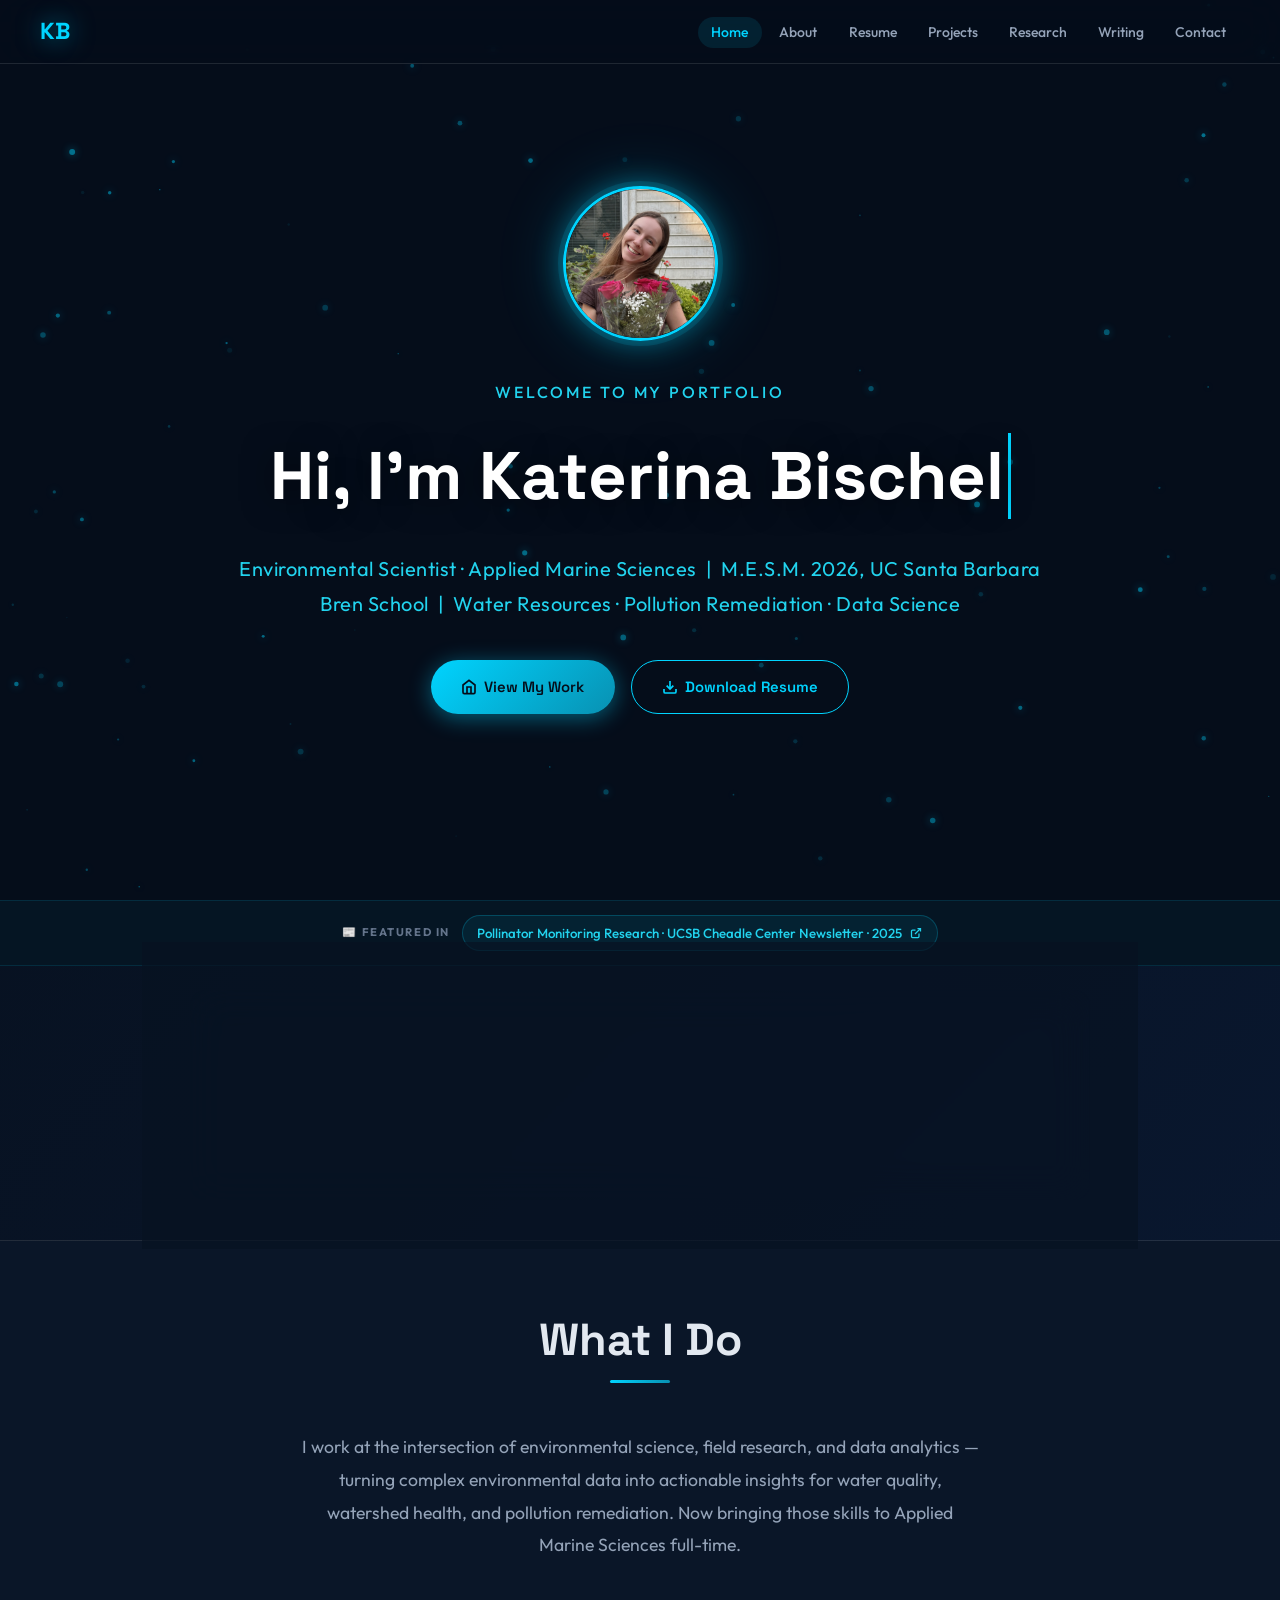
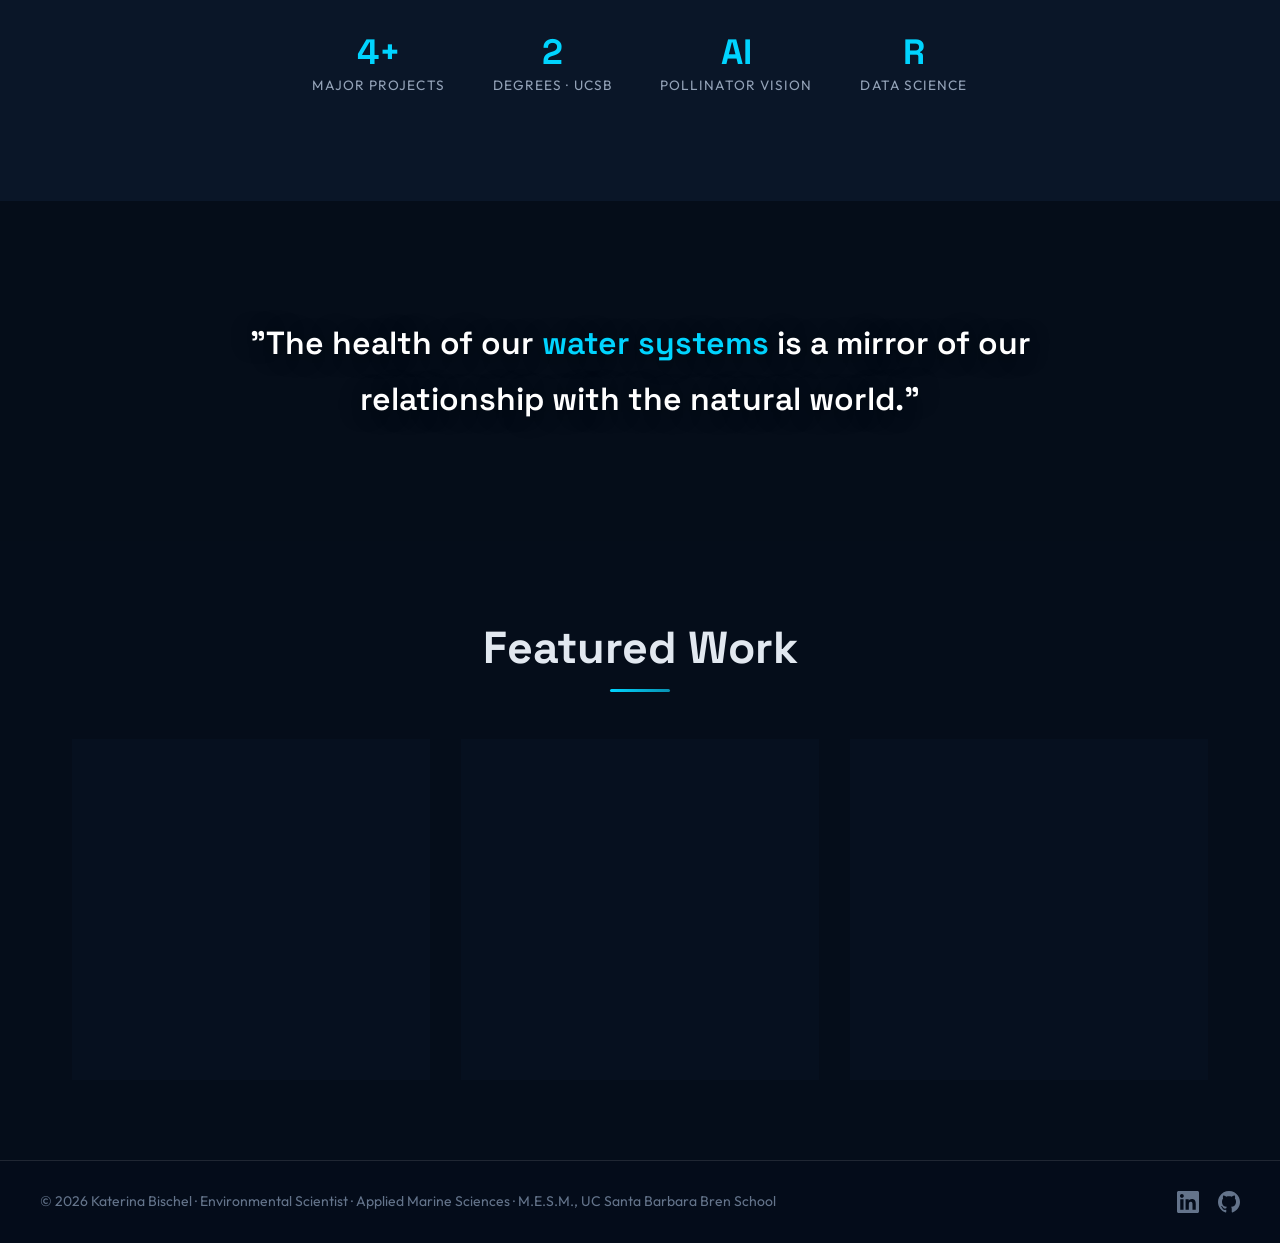
==== index.html @ 788f4599 "Update index.html" ====
<!DOCTYPE html>
<html lang="en">
<head>
  <meta charset="UTF-8" />
  <meta name="viewport" content="width=device-width, initial-scale=1.0" />
  <title>Katerina Bischel | Environmental Scientist</title>
  <meta name="description" content="Portfolio of Katerina Bischel — Environmental Scientist at Applied Marine Sciences. M.E.S.M. 2026, UC Santa Barbara Bren School. Water Resources · Pollution Remediation · Data Science." />
  <meta property="og:title"       content="Katerina Bischel | Environmental Scientist" />
  <meta property="og:description" content="Environmental Scientist · Applied Marine Sciences | M.E.S.M. 2026, UC Santa Barbara Bren School | Water Resources · Pollution Remediation · Data Science" />
  <meta property="og:image"       content="panorama_4.jpeg" />
  <meta property="og:type"        content="website" />
  <link rel="stylesheet" href="styles.css" />
  <style>
    .hero-greeting {
      font-size: clamp(0.85rem, 2vw, 1rem);
      color: var(--accent-teal-light);
      letter-spacing: 0.18em;
      text-transform: uppercase;
      margin-bottom: 0.75rem;
      font-weight: 500;
    }
    .quick-intro {
      padding: 4.5rem 2rem;
      background: var(--bg-secondary);
    }
    .quick-intro-inner {
      max-width: 1100px;
      margin: 0 auto;
      text-align: center;
    }
    .quick-intro p {
      font-size: 1.1rem;
      color: var(--text-secondary);
      max-width: 680px;
      margin: 0 auto 2.5rem;
      line-height: 1.85;
    }
  </style>
</head>
<body>

<!-- NAV -->
<nav class="navbar">
  <div class="nav-container">
    <a href="index.html" class="nav-logo">KB</a>
    <button class="hamburger" id="hamburger" aria-label="Toggle navigation">
      <span></span><span></span><span></span>
    </button>
    <ul class="nav-links" id="nav-links">
      <li><a href="index.html">Home</a></li>
      <li><a href="about.html">About</a></li>
      <li><a href="resume.html">Resume</a></li>
      <li><a href="projects.html">Projects</a></li>
      <li><a href="research.html">Research</a></li>
      <li><a href="writing.html">Writing</a></li>
      <li><a href="contact.html">Contact</a></li>
    </ul>
  </div>
</nav>

<!-- HERO -->
<section class="hero">
  <div class="hero-bg" style="background-image: url('panorama_4.jpeg');"></div>
  <div class="hero-overlay"></div>
  <canvas id="particle-canvas"></canvas>

  <div class="hero-content">
    <div class="profile-photo-wrap">
      <img src="profile_photo.PNG" alt="Katerina Bischel" class="profile-photo" />
    </div>

    <!-- Employment Badge -->

    <p class="hero-greeting">Welcome to my portfolio</p>

    <div class="typewriter-wrap">
      <span id="typewriter" class="typewriter-text" data-text="Hi, I'm Katerina Bischel">Hi, I'm Katerina Bischel</span>
    </div>

    <p class="hero-subtitle">
      Environmental Scientist · Applied Marine Sciences&nbsp;&nbsp;|&nbsp;&nbsp;M.E.S.M. 2026, UC Santa Barbara Bren School&nbsp;&nbsp;|&nbsp;&nbsp;Water Resources · Pollution Remediation · Data Science
    </p>

    <div class="btn-group">
      <a href="projects.html" class="btn btn-primary">
        <svg width="16" height="16" viewBox="0 0 24 24" fill="none" stroke="currentColor" stroke-width="2.5"><path d="M3 9l9-7 9 7v11a2 2 0 0 1-2 2H5a2 2 0 0 1-2-2z"/><polyline points="9 22 9 12 15 12 15 22"/></svg>
        View My Work
      </a>
      <a href="Bischel_resume_AMS_format_2pp.docx" download class="btn btn-ghost">
        <svg width="16" height="16" viewBox="0 0 24 24" fill="none" stroke="currentColor" stroke-width="2.5"><path d="M21 15v4a2 2 0 0 1-2 2H5a2 2 0 0 1-2-2v-4"/><polyline points="7 10 12 15 17 10"/><line x1="12" y1="15" x2="12" y2="3"/></svg>
        Download Resume
      </a>
    </div>
  </div>
</section>

<!-- PRESS STRIP -->
<div class="press-strip">
  <div class="press-inner">
    <span class="press-label">📰 Featured In</span>
    <a href="https://us15.campaign-archive.com/?e=__test_email__&u=05cf4db23a15975cb832e2846&id=3d0ad0cae9"
       target="_blank" rel="noopener noreferrer" class="press-item">
      Pollinator Monitoring Research · UCSB Cheadle Center Newsletter · 2025
      <svg width="12" height="12" viewBox="0 0 24 24" fill="none" stroke="currentColor" stroke-width="2.5"><path d="M18 13v6a2 2 0 0 1-2 2H5a2 2 0 0 1-2-2V8a2 2 0 0 1 2-2h6"/><polyline points="15 3 21 3 21 9"/><line x1="10" y1="14" x2="21" y2="3"/></svg>
    </a>
  </div>
</div>

<!-- CURRENTLY WORKING ON -->
<div class="current-work-wrap">
  <div class="current-work-inner">
    <div class="current-work-card reveal">
      <div class="cw-label">
        📄&nbsp; Currently: Research in Preparation
      </div>
      <h3 class="cw-title">Heavy Metal Contamination in the Pilcomayo River Basin</h3>
      <p class="cw-desc">
        Co-authoring a manuscript on heavy metal contamination in the Pilcomayo River Basin —
        spatiotemporal dynamics, sediment-water partitioning, and geochemically targeted
        remediation strategies, with Dr. Arturo Keller, UCSB.
      </p>
      <a href="research.html" class="cw-link">
        View Research
        <svg viewBox="0 0 24 24" fill="none" stroke="currentColor" stroke-width="2.5"><path d="M5 12h14"/><path d="m12 5 7 7-7 7"/></svg>
      </a>
    </div>
  </div>
</div>

<!-- QUICK INTRO -->
<section class="quick-intro">
  <div class="quick-intro-inner">
    <h2 class="section-title reveal">What I Do</h2>
    <p class="reveal reveal-d1">
      I work at the intersection of environmental science, field research, and data analytics —
      turning complex environmental data into actionable insights for water quality,
      watershed health, and pollution remediation. Now bringing those skills to
      Applied Marine Sciences full-time.
    </p>

    <div class="stats-row">
      <div class="stat-item reveal reveal-d1">
        <div class="stat-num">4+</div>
        <div class="stat-label">Major Projects</div>
      </div>
      <div class="stat-item reveal reveal-d2">
        <div class="stat-num">2</div>
        <div class="stat-label">Degrees · UCSB</div>
      </div>
      <div class="stat-item reveal reveal-d3">
        <div class="stat-num">AI</div>
        <div class="stat-label">Pollinator Vision</div>
      </div>
      <div class="stat-item reveal reveal-d4">
        <div class="stat-num">R</div>
        <div class="stat-label">Data Science</div>
      </div>
    </div>
  </div>
</section>

<!-- PANORAMA DIVIDER 9 -->
<div class="pano-divider" style="background-image: url('panorama_9.jpeg');">
  <div class="pano-divider-content reveal">
    <p class="pano-divider-quote">"The health of our <span>water systems</span> is a mirror of our relationship with the natural world."</p>
  </div>
</div>

<!-- FEATURED WORK PREVIEW -->
<section class="section">
  <h2 class="section-title reveal">Featured Work</h2>
  <div class="card-grid">

    <a href="projects.html" class="glass-card card-flex reveal reveal-d1" style="text-decoration:none;">
      <span class="card-icon">🌊</span>
      <h3 class="card-title">Projects</h3>
      <p class="card-desc">River remediation capstone, interactive R Shiny dashboards, watershed management plans, and machine learning for conservation.</p>
      <span class="card-link">Explore Projects <svg viewBox="0 0 24 24" fill="none" stroke="currentColor" stroke-width="2.5"><path d="M5 12h14"/><path d="m12 5 7 7-7 7"/></svg></span>
    </a>

    <a href="research.html" class="glass-card card-flex reveal reveal-d2" style="text-decoration:none;">
      <span class="card-icon">🔬</span>
      <h3 class="card-title">Research</h3>
      <p class="card-desc">Pilcomayo River heavy metals manuscript (in prep), YOLOv8 pollinator AI, and graduate & undergraduate theses in environmental science.</p>
      <span class="card-link">View Research <svg viewBox="0 0 24 24" fill="none" stroke="currentColor" stroke-width="2.5"><path d="M5 12h14"/><path d="m12 5 7 7-7 7"/></svg></span>
    </a>

    <a href="writing.html" class="glass-card card-flex reveal reveal-d3" style="text-decoration:none;">
      <span class="card-icon">✍️</span>
      <h3 class="card-title">Writing</h3>
      <p class="card-desc">Technical scientific writing samples demonstrating rigorous environmental communication across hydrology, remediation, and marine science.</p>
      <span class="card-link">Read Samples <svg viewBox="0 0 24 24" fill="none" stroke="currentColor" stroke-width="2.5"><path d="M5 12h14"/><path d="m12 5 7 7-7 7"/></svg></span>
    </a>

  </div>
</section>

<!-- FOOTER -->
<footer>
  <div class="footer-inner">
    <p class="footer-copy">© 2026 Katerina Bischel · Environmental Scientist · Applied Marine Sciences · M.E.S.M., UC Santa Barbara Bren School</p>
    <div class="footer-links">
      <a href="https://www.linkedin.com/in/katerina-bischel/" target="_blank" rel="noopener noreferrer" aria-label="LinkedIn">
        <svg width="22" height="22" viewBox="0 0 24 24" fill="currentColor"><path d="M20.447 20.452h-3.554v-5.569c0-1.328-.027-3.037-1.852-3.037-1.853 0-2.136 1.445-2.136 2.939v5.667H9.351V9h3.414v1.561h.046c.477-.9 1.637-1.85 3.37-1.85 3.601 0 4.267 2.37 4.267 5.455v6.286zM5.337 7.433c-1.144 0-2.063-.926-2.063-2.065 0-1.138.92-2.063 2.063-2.063 1.14 0 2.064.925 2.064 2.063 0 1.139-.925 2.065-2.064 2.065zm1.782 13.019H3.555V9h3.564v11.452zM22.225 0H1.771C.792 0 0 .774 0 1.729v20.542C0 23.227.792 24 1.771 24h20.451C23.2 24 24 23.227 24 22.271V1.729C24 .774 23.2 0 22.222 0h.003z"/></svg>
      </a>
      <a href="https://github.com/katerinabischel" target="_blank" rel="noopener noreferrer" aria-label="GitHub">
        <svg width="22" height="22" viewBox="0 0 24 24" fill="currentColor"><path d="M12 0c-6.626 0-12 5.373-12 12 0 5.302 3.438 9.8 8.207 11.387.599.111.793-.261.793-.577v-2.234c-3.338.726-4.033-1.416-4.033-1.416-.546-1.387-1.333-1.756-1.333-1.756-1.089-.745.083-.729.083-.729 1.205.084 1.839 1.237 1.839 1.237 1.07 1.834 2.807 1.304 3.492.997.107-.775.418-1.305.762-1.604-2.665-.305-5.467-1.334-5.467-5.931 0-1.311.469-2.381 1.236-3.221-.124-.303-.535-1.524.117-3.176 0 0 1.008-.322 3.301 1.23.957-.266 1.983-.399 3.003-.404 1.02.005 2.047.138 3.006.404 2.291-1.552 3.297-1.23 3.297-1.23.653 1.653.242 2.874.118 3.176.77.84 1.235 1.911 1.235 3.221 0 4.609-2.807 5.624-5.479 5.921.43.372.823 1.102.823 2.222v3.293c0 .319.192.694.801.576 4.765-1.589 8.199-6.086 8.199-11.386 0-6.627-5.373-12-12-12z"/></svg>
      </a>
    </div>
  </div>
</footer>

<button class="back-to-top" id="back-to-top" aria-label="Back to top">
  <svg width="20" height="20" viewBox="0 0 24 24" fill="none" stroke="currentColor" stroke-width="2.5"><path d="M18 15l-6-6-6 6"/></svg>
</button>

<script src="main.js"></script>
</body>
</html>
---- styles.css ----
/* ================================================================
   ROOT & RESET
   ================================================================ */
@import url('https://fonts.googleapis.com/css2?family=Space+Grotesk:wght@400;500;600;700;800&family=Outfit:wght@300;400;500;600&display=swap');

:root {
  --bg-base:            #050d1a;
  --bg-secondary:       #0a1628;
  --bg-tertiary:        #0d1f38;
  --glass-bg:           rgba(8, 18, 34, 0.72);
  --glass-bg-light:     rgba(255,255,255,0.06);
  --glass-border:       rgba(255,255,255,0.11);
  --glass-border-glow:  rgba(0,212,255,0.30);
  --accent-cyan:        #00d4ff;
  --accent-teal:        #0891b2;
  --accent-teal-light:  #22d3ee;
  --accent-green:       #10b981;
  --text-primary:       #e2e8f0;
  --text-secondary:     #94a3b8;
  --text-muted:         #64748b;
  --transition:         all 0.32s cubic-bezier(0.4,0,0.2,1);
  --font-heading:       'Space Grotesk', sans-serif;
  --font-body:          'Outfit', sans-serif;
  --radius:             16px;
  --radius-sm:          8px;
}

*,*::before,*::after { box-sizing: border-box; margin: 0; padding: 0; }

html { scroll-behavior: smooth; }

body {
  font-family: var(--font-body);
  background-color: var(--bg-base);
  color: var(--text-primary);
  line-height: 1.75;
  overflow-x: hidden;
}

img  { max-width: 100%; display: block; }
a    { text-decoration: none; color: inherit; }
ul   { list-style: none; }

/* ================================================================
   TYPOGRAPHY
   ================================================================ */
h1,h2,h3,h4 { font-family: var(--font-heading); font-weight: 700; line-height: 1.2; }
h1 { font-size: clamp(2.2rem, 5vw, 4rem); }
h2 { font-size: clamp(1.8rem, 3.5vw, 2.8rem); }
h3 { font-size: clamp(1.1rem, 2.5vw, 1.5rem); }

.section-title {
  text-align: center;
  margin-bottom: 3rem;
  color: var(--text-primary);
}

.section-title::after {
  content: '';
  display: block;
  width: 60px;
  height: 3px;
  background: linear-gradient(90deg, var(--accent-cyan), var(--accent-teal));
  margin: 0.85rem auto 0;
  border-radius: 2px;
}

/* ================================================================
   NAVBAR
   ================================================================ */
.navbar {
  position: fixed;
  top: 0; left: 0; right: 0;
  z-index: 1000;
  padding: 0.7rem 2rem;
  background: rgba(5, 13, 26, 0.78);
  backdrop-filter: blur(22px);
  -webkit-backdrop-filter: blur(22px);
  border-bottom: 1px solid var(--glass-border);
  transition: var(--transition);
}

.nav-container {
  max-width: 1200px;
  margin: 0 auto;
  display: flex;
  align-items: center;
  justify-content: space-between;
}

.nav-logo {
  font-family: var(--font-heading);
  font-size: 1.45rem;
  font-weight: 800;
  color: var(--accent-cyan);
  letter-spacing: -0.02em;
  text-shadow: 0 0 24px rgba(0,212,255,0.55);
}

.nav-links {
  display: flex;
  gap: 0.25rem;
}

.nav-links a {
  padding: 0.38rem 0.85rem;
  border-radius: 50px;
  font-size: 0.875rem;
  font-weight: 500;
  color: var(--text-secondary);
  transition: var(--transition);
}

.nav-links a:hover,
.nav-links a.active {
  color: var(--accent-cyan);
  background: rgba(0,212,255,0.1);
}

/* Hamburger */
.hamburger {
  display: none;
  flex-direction: column;
  gap: 5px;
  background: none;
  border: none;
  cursor: pointer;
  padding: 4px;
  z-index: 1100;
}

.hamburger span {
  display: block;
  width: 24px;
  height: 2px;
  background: var(--text-primary);
  border-radius: 2px;
  transition: var(--transition);
}

.hamburger.open span:nth-child(1) { transform: translateY(7px) rotate(45deg); }
.hamburger.open span:nth-child(2) { opacity: 0; }
.hamburger.open span:nth-child(3) { transform: translateY(-7px) rotate(-45deg); }

/* ================================================================
   HERO — HOME
   ================================================================ */
.hero {
  position: relative;
  min-height: 100vh;
  display: flex;
  align-items: center;
  justify-content: center;
  overflow: hidden;
}

.hero-bg {
  position: absolute;
  inset: 0;
  background-size: cover;
  background-position: center;
  background-attachment: fixed;
  transform: scale(1.04);
  z-index: 0;
}

.hero-overlay {
  position: absolute;
  inset: 0;
  background: linear-gradient(
    135deg,
    rgba(5,13,26,0.88) 0%,
    rgba(5,13,26,0.60) 50%,
    rgba(5,13,26,0.82) 100%
  );
  z-index: 1;
}

#particle-canvas {
  position: absolute;
  inset: 0;
  z-index: 2;
  pointer-events: none;
}

.hero-content {
  position: relative;
  z-index: 3;
  text-align: center;
  max-width: 880px;
  padding: 2rem 1.5rem;
}

/* PAGE HERO (inner pages) */
.page-hero {
  position: relative;
  min-height: 44vh;
  display: flex;
  align-items: center;
  justify-content: center;
  overflow: hidden;
  padding-top: 80px;
}

.page-hero .hero-content { padding-top: 1.5rem; }

.page-hero-title {
  font-size: clamp(2rem, 5vw, 3.5rem);
  color: #fff;
  margin-bottom: 0.75rem;
  text-shadow: 0 2px 24px rgba(0,0,0,0.6);
}

.page-hero-subtitle {
  color: var(--accent-teal-light);
  font-size: 1.05rem;
  font-weight: 500;
  letter-spacing: 0.02em;
}

/* ================================================================
   PROFILE PHOTO
   ================================================================ */
.profile-photo-wrap { display: inline-block; margin-bottom: 1.8rem; }

.profile-photo {
  width: 155px;
  height: 155px;
  border-radius: 50%;
  object-fit: cover;
  border: 3px solid var(--accent-cyan);
  box-shadow:
    0 0 0 5px rgba(0,212,255,0.12),
    0 0 30px rgba(0,212,255,0.45),
    0 0 70px rgba(0,212,255,0.20);
  animation: profile-glow 3s ease-in-out infinite alternate;
}

@keyframes profile-glow {
  from { box-shadow: 0 0 0 5px rgba(0,212,255,0.12), 0 0 30px rgba(0,212,255,0.45), 0 0 70px rgba(0,212,255,0.20); }
  to   { box-shadow: 0 0 0 7px rgba(0,212,255,0.20), 0 0 45px rgba(0,212,255,0.65), 0 0 90px rgba(0,212,255,0.30); }
}

/* ================================================================
   TYPEWRITER
   ================================================================ */
.typewriter-wrap {
  display: inline-block;
  font-size: clamp(2.2rem, 5.5vw, 4.2rem);
  font-family: var(--font-heading);
  font-weight: 800;
  color: #fff;
  text-shadow: 0 2px 30px rgba(0,0,0,0.5);
  margin-bottom: 1rem;
}

.typewriter-text {
  border-right: 3px solid var(--accent-cyan);
  padding-right: 4px;
  animation: blink 0.8s step-end infinite;
}

@keyframes blink { 50% { border-color: transparent; } }

.hero-subtitle {
  font-size: clamp(0.95rem, 2.2vw, 1.25rem);
  color: var(--accent-teal-light);
  margin-bottom: 2.4rem;
  font-weight: 400;
  letter-spacing: 0.025em;
}

/* ================================================================
   BUTTONS
   ================================================================ */
.btn {
  display: inline-flex;
  align-items: center;
  gap: 0.45rem;
  padding: 0.82rem 1.9rem;
  border-radius: 50px;
  font-family: var(--font-heading);
  font-weight: 600;
  font-size: 0.93rem;
  cursor: pointer;
  transition: var(--transition);
  border: none;
  white-space: nowrap;
}

.btn-primary {
  background: linear-gradient(135deg, var(--accent-cyan), var(--accent-teal));
  color: var(--bg-base);
  box-shadow: 0 4px 22px rgba(0,212,255,0.42);
}

.btn-primary:hover {
  transform: translateY(-3px);
  box-shadow: 0 10px 36px rgba(0,212,255,0.65);
}

.btn-ghost {
  background: transparent;
  color: var(--accent-cyan);
  border: 1.5px solid var(--accent-cyan);
}

.btn-ghost:hover {
  background: rgba(0,212,255,0.1);
  transform: translateY(-3px);
  box-shadow: 0 0 22px rgba(0,212,255,0.3);
}

.btn-group {
  display: flex;
  gap: 1rem;
  justify-content: center;
  flex-wrap: wrap;
}

/* ================================================================
   SECTIONS
   ================================================================ */
.section {
  padding: 5rem 2rem;
  max-width: 1200px;
  margin: 0 auto;
}

.section-bg {
  background: var(--bg-secondary);
}

.section-bg .section-inner {
  max-width: 1200px;
  margin: 0 auto;
  padding: 5rem 2rem;
}

/* Panorama divider strip */
.pano-divider {
  height: 340px;
  background-size: cover;
  background-position: center;
  background-attachment: fixed;
  position: relative;
  display: flex;
  align-items: center;
  justify-content: center;
  overflow: hidden;
}

.pano-divider::before {
  content: '';
  position: absolute;
  inset: 0;
  background: rgba(5,13,26,0.65);
}

.pano-divider-content {
  position: relative;
  z-index: 1;
  text-align: center;
  padding: 2rem;
}

.pano-divider-quote {
  font-family: var(--font-heading);
  font-size: clamp(1.2rem, 3vw, 2rem);
  font-weight: 600;
  color: #fff;
  max-width: 800px;
  margin: 0 auto;
  text-shadow: 0 2px 20px rgba(0,0,0,0.5);
}

.pano-divider-quote span { color: var(--accent-cyan); }

/* ================================================================
   GLASS CARDS
   ================================================================ */
.glass-card {
  background: var(--glass-bg);
  backdrop-filter: blur(18px);
  -webkit-backdrop-filter: blur(18px);
  border: 1px solid var(--glass-border);
  border-radius: var(--radius);
  padding: 2rem;
  transition: var(--transition);
  position: relative;
  overflow: hidden;
}

.glass-card::before {
  content: '';
  position: absolute;
  top: 0; left: 0; right: 0;
  height: 1px;
  background: linear-gradient(90deg, transparent, var(--accent-cyan), transparent);
  opacity: 0;
  transition: opacity 0.3s;
}

.glass-card:hover {
  transform: translateY(-9px);
  border-color: var(--glass-border-glow);
  box-shadow: 0 24px 60px rgba(0,0,0,0.5), 0 0 34px rgba(0,212,255,0.14);
}

.glass-card:hover::before { opacity: 1; }

.card-grid {
  display: grid;
  grid-template-columns: repeat(auto-fill, minmax(300px, 1fr));
  gap: 2rem;
}

.card-icon  { font-size: 2.5rem; margin-bottom: 1rem; display: block; }
.card-title {
  font-family: var(--font-heading);
  font-size: 1.25rem;
  font-weight: 700;
  margin-bottom: 0.7rem;
  color: var(--accent-teal-light);
}
.card-desc {
  color: var(--text-secondary);
  font-size: 0.93rem;
  line-height: 1.75;
  margin-bottom: 1.5rem;
  flex: 1;
}
.card-link {
  display: inline-flex;
  align-items: center;
  gap: 0.4rem;
  color: var(--accent-cyan);
  font-weight: 600;
  font-size: 0.88rem;
  transition: var(--transition);
}
.card-link:hover { gap: 0.7rem; text-shadow: 0 0 10px rgba(0,212,255,0.5); }
.card-link svg { width: 14px; height: 14px; flex-shrink: 0; }

/* card as flex column so link stays bottom */
.glass-card.card-flex {
  display: flex;
  flex-direction: column;
}

/* ================================================================
   SKILLS GRID
   ================================================================ */
.skills-grid {
  display: flex;
  flex-wrap: wrap;
  gap: 0.75rem;
  justify-content: center;
}

.skill-badge {
  display: inline-flex;
  align-items: center;
  gap: 0.4rem;
  padding: 0.48rem 1.15rem;
  border-radius: 50px;
  background: rgba(0,212,255,0.07);
  border: 1px solid rgba(0,212,255,0.22);
  color: var(--accent-teal-light);
  font-size: 0.85rem;
  font-weight: 500;
  transition: var(--transition);
  cursor: default;
}

.skill-badge:hover {
  background: rgba(0,212,255,0.16);
  border-color: var(--accent-cyan);
  transform: translateY(-3px);
  box-shadow: 0 4px 16px rgba(0,212,255,0.2);
}

/* ================================================================
   TIMELINE
   ================================================================ */
.timeline {
  position: relative;
  padding-left: 2rem;
  max-width: 680px;
  margin: 0 auto;
}

.timeline::before {
  content: '';
  position: absolute;
  left: 0; top: 0; bottom: 0;
  width: 2px;
  background: linear-gradient(180deg, var(--accent-cyan), var(--accent-teal), transparent);
}

.timeline-item {
  position: relative;
  margin-bottom: 2.4rem;
  padding-left: 1.5rem;
}

.timeline-item::before {
  content: '';
  position: absolute;
  left: -2.45rem;
  top: 0.3rem;
  width: 13px;
  height: 13px;
  border-radius: 50%;
  background: var(--accent-cyan);
  box-shadow: 0 0 14px rgba(0,212,255,0.6);
  border: 2.5px solid var(--bg-base);
}

.timeline-degree {
  font-family: var(--font-heading);
  font-size: 1.05rem;
  font-weight: 700;
  color: var(--accent-teal-light);
  margin-bottom: 0.2rem;
}
.timeline-school { color: var(--text-primary); font-weight: 500; }
.timeline-year   { color: var(--text-muted); font-size: 0.85rem; margin-top: 0.25rem; }

/* ================================================================
   BIO TEXT
   ================================================================ */
.bio-text {
  font-size: 1.05rem;
  color: var(--text-secondary);
  max-width: 720px;
  margin: 0 auto 3rem;
  text-align: center;
  line-height: 1.85;
}

/* ================================================================
   PDF VIEWER
   ================================================================ */
.pdf-wrapper {
  background: var(--glass-bg);
  backdrop-filter: blur(16px);
  -webkit-backdrop-filter: blur(16px);
  border: 1px solid var(--glass-border);
  border-radius: var(--radius);
  overflow: hidden;
  margin-bottom: 1.5rem;
}

.pdf-wrapper iframe {
  width: 100%;
  height: 680px;
  border: none;
  display: block;
  background: #111;
}

.pdf-fallback {
  display: none;
  padding: 2rem;
  text-align: center;
  color: var(--text-secondary);
}

.pdf-actions {
  display: flex;
  gap: 1rem;
  flex-wrap: wrap;
  justify-content: center;
  margin-bottom: 3rem;
}

/* ================================================================
   CONTACT
   ================================================================ */
.contact-grid {
  display: grid;
  grid-template-columns: repeat(auto-fill, minmax(220px, 1fr));
  gap: 1.5rem;
  max-width: 860px;
  margin: 0 auto;
}

.contact-card {
  text-align: center;
  padding: 2rem 1.5rem;
}

.contact-icon {
  width: 64px;
  height: 64px;
  border-radius: 50%;
  background: rgba(0,212,255,0.08);
  border: 1px solid rgba(0,212,255,0.28);
  display: flex;
  align-items: center;
  justify-content: center;
  margin: 0 auto 1rem;
  font-size: 1.5rem;
  transition: var(--transition);
}

.contact-card:hover .contact-icon {
  background: rgba(0,212,255,0.18);
  box-shadow: 0 0 22px rgba(0,212,255,0.35);
  transform: scale(1.1);
}

.contact-label {
  font-size: 0.75rem;
  text-transform: uppercase;
  letter-spacing: 0.1em;
  color: var(--text-muted);
  margin-bottom: 0.3rem;
}

.contact-value {
  font-weight: 600;
  color: var(--accent-teal-light);
  font-size: 0.95rem;
  word-break: break-all;
}

/* ================================================================
   HOME STATS
   ================================================================ */
.stats-row {
  display: flex;
  justify-content: center;
  gap: 3rem;
  flex-wrap: wrap;
  padding: 2rem 0;
}

.stat-item { text-align: center; }

.stat-num {
  font-family: var(--font-heading);
  font-size: 2.2rem;
  font-weight: 800;
  color: var(--accent-cyan);
  line-height: 1;
  margin-bottom: 0.3rem;
}

.stat-label {
  color: var(--text-secondary);
  font-size: 0.85rem;
  text-transform: uppercase;
  letter-spacing: 0.08em;
}

/* ================================================================
   FOOTER
   ================================================================ */
footer {
  background: rgba(5,13,26,0.97);
  border-top: 1px solid var(--glass-border);
  padding: 1.8rem 2rem;
}

.footer-inner {
  max-width: 1200px;
  margin: 0 auto;
  display: flex;
  align-items: center;
  justify-content: space-between;
  flex-wrap: wrap;
  gap: 1rem;
}

.footer-copy { color: var(--text-muted); font-size: 0.875rem; }

.footer-links { display: flex; gap: 1.2rem; }

.footer-links a {
  color: var(--text-muted);
  transition: var(--transition);
  display: flex;
  align-items: center;
}

.footer-links a:hover {
  color: var(--accent-cyan);
  filter: drop-shadow(0 0 6px rgba(0,212,255,0.5));
}

/* ================================================================
   BACK TO TOP
   ================================================================ */
.back-to-top {
  position: fixed;
  bottom: 2rem;
  right: 2rem;
  width: 48px;
  height: 48px;
  border-radius: 50%;
  background: linear-gradient(135deg, var(--accent-cyan), var(--accent-teal));
  color: var(--bg-base);
  border: none;
  cursor: pointer;
  display: flex;
  align-items: center;
  justify-content: center;
  box-shadow: 0 4px 22px rgba(0,212,255,0.45);
  transition: var(--transition);
  opacity: 0;
  pointer-events: none;
  z-index: 998;
}

.back-to-top.visible { opacity: 1; pointer-events: all; }
.back-to-top:hover { transform: translateY(-3px); box-shadow: 0 8px 32px rgba(0,212,255,0.65); }

/* ================================================================
   REVEAL ANIMATIONS
   ================================================================ */
.reveal {
  opacity: 0;
  transform: translateY(28px);
  transition: opacity 0.65s ease, transform 0.65s ease;
}

.reveal.visible { opacity: 1; transform: translateY(0); }
.reveal-d1 { transition-delay: 0.1s; }
.reveal-d2 { transition-delay: 0.2s; }
.reveal-d3 { transition-delay: 0.3s; }
.reveal-d4 { transition-delay: 0.4s; }
.reveal-d5 { transition-delay: 0.5s; }

/* ================================================================
   RESPONSIVE
   ================================================================ */
@media (max-width: 768px) {
  .hamburger { display: flex; }

  .nav-links {
    position: absolute;
    top: 100%; left: 0; right: 0;
    flex-direction: column;
    background: rgba(5,13,26,0.97);
    backdrop-filter: blur(22px);
    padding: 0.75rem;
    gap: 0.15rem;
    border-bottom: 1px solid var(--glass-border);
    transform: translateY(-110%);
    opacity: 0;
    pointer-events: none;
    transition: transform 0.3s ease, opacity 0.3s ease;
  }

  .nav-links.open { transform: translateY(0); opacity: 1; pointer-events: all; }

  .nav-links a { display: block; padding: 0.7rem 1rem; }

  .card-grid { grid-template-columns: 1fr; }

  .pano-divider { background-attachment: scroll; }
  .hero-bg { background-attachment: scroll; }

  .footer-inner { flex-direction: column; text-align: center; }
  .footer-links { justify-content: center; }

  .pdf-wrapper iframe { height: 420px; }

  .stats-row { gap: 1.5rem; }
}

@media (max-width: 480px) {
  .section { padding: 3rem 1.25rem; }
  .section-bg .section-inner { padding: 3rem 1.25rem; }
  .btn-group { flex-direction: column; align-items: center; }
  .profile-photo { width: 120px; height: 120px; }
}

/* ================================================================
   EMPLOYMENT BADGE
   ================================================================ */
.employment-badge {
  display: inline-flex;
  align-items: center;
  gap: 0.5rem;
  padding: 0.45rem 1.1rem;
  border-radius: 50px;
  background: rgba(0,212,255,0.09);
  border: 1px solid rgba(0,212,255,0.38);
  color: var(--accent-teal-light);
  font-size: 0.83rem;
  font-weight: 600;
  margin-bottom: 1.4rem;
  animation: badge-pulse 2.8s ease-in-out infinite;
}

.employment-badge .badge-dot {
  width: 7px;
  height: 7px;
  border-radius: 50%;
  background: var(--accent-cyan);
  box-shadow: 0 0 8px var(--accent-cyan);
  animation: dot-pulse 2.8s ease-in-out infinite;
  flex-shrink: 0;
}

@keyframes badge-pulse {
  0%, 100% { box-shadow: 0 0 0 0 rgba(0,212,255,0.18); }
  50%       { box-shadow: 0 0 0 5px rgba(0,212,255,0.06); }
}

@keyframes dot-pulse {
  0%, 100% { box-shadow: 0 0 4px var(--accent-cyan); }
  50%       { box-shadow: 0 0 12px var(--accent-cyan), 0 0 20px rgba(0,212,255,0.5); }
}

/* ================================================================
   CURRENTLY WORKING ON CARD
   ================================================================ */
.current-work-wrap {
  padding: 1.5rem 2rem 2.5rem;
  background: linear-gradient(135deg, rgba(8,18,34,0.94) 0%, rgba(10,24,48,0.92) 100%);
  border-bottom: 1px solid var(--glass-border);
}

.current-work-inner {
  max-width: 900px;
  margin: 0 auto;
}

.current-work-card {
  background: var(--glass-bg);
  backdrop-filter: blur(18px);
  -webkit-backdrop-filter: blur(18px);
  border: 1px solid rgba(0,212,255,0.28);
  border-radius: var(--radius);
  padding: 1.6rem 2rem;
  position: relative;
  overflow: hidden;
  box-shadow: 0 0 32px rgba(0,212,255,0.09), inset 0 0 32px rgba(0,212,255,0.03);
  animation: card-glow-pulse 4s ease-in-out infinite;
}

@keyframes card-glow-pulse {
  0%, 100% { box-shadow: 0 0 32px rgba(0,212,255,0.09), inset 0 0 32px rgba(0,212,255,0.03); }
  50%       { box-shadow: 0 0 48px rgba(0,212,255,0.16), inset 0 0 48px rgba(0,212,255,0.06); }
}

.current-work-card::before {
  content: '';
  position: absolute;
  top: 0; left: 0; right: 0;
  height: 2px;
  background: linear-gradient(90deg, transparent, var(--accent-cyan), var(--accent-teal), transparent);
  animation: shimmer 3s ease-in-out infinite;
}

@keyframes shimmer {
  0%, 100% { opacity: 0.5; }
  50%       { opacity: 1; }
}

.cw-label {
  font-size: 0.75rem;
  font-weight: 700;
  letter-spacing: 0.12em;
  text-transform: uppercase;
  color: var(--accent-cyan);
  margin-bottom: 0.5rem;
  display: flex;
  align-items: center;
  gap: 0.4rem;
}

.cw-title {
  font-family: var(--font-heading);
  font-size: 1.1rem;
  font-weight: 700;
  color: var(--text-primary);
  margin-bottom: 0.6rem;
}

.cw-desc {
  color: var(--text-secondary);
  font-size: 0.93rem;
  line-height: 1.78;
  margin-bottom: 1rem;
}

.cw-link {
  display: inline-flex;
  align-items: center;
  gap: 0.4rem;
  color: var(--accent-cyan);
  font-weight: 600;
  font-size: 0.88rem;
  transition: var(--transition);
}

.cw-link:hover { gap: 0.7rem; text-shadow: 0 0 10px rgba(0,212,255,0.5); }
.cw-link svg { width: 14px; height: 14px; }

/* ================================================================
   PRESS STRIP / FEATURED IN
   ================================================================ */
.press-strip {
  padding: 0.9rem 2rem;
  background: rgba(0,212,255,0.04);
  border-top: 1px solid rgba(0,212,255,0.12);
  border-bottom: 1px solid rgba(0,212,255,0.12);
  text-align: center;
}

.press-inner {
  max-width: 900px;
  margin: 0 auto;
  display: flex;
  align-items: center;
  justify-content: center;
  gap: 0.75rem;
  flex-wrap: wrap;
}

.press-label {
  font-size: 0.7rem;
  font-weight: 700;
  letter-spacing: 0.14em;
  text-transform: uppercase;
  color: var(--text-muted);
}

.press-item {
  display: inline-flex;
  align-items: center;
  gap: 0.5rem;
  padding: 0.32rem 0.9rem;
  border-radius: 50px;
  background: rgba(0,212,255,0.07);
  border: 1px solid rgba(0,212,255,0.22);
  color: var(--accent-teal-light);
  font-size: 0.83rem;
  font-weight: 500;
  transition: var(--transition);
  text-decoration: none;
}

.press-item:hover {
  background: rgba(0,212,255,0.14);
  border-color: var(--accent-cyan);
  transform: translateY(-2px);
  box-shadow: 0 4px 14px rgba(0,212,255,0.2);
}

/* ================================================================
   GROUPED SKILLS
   ================================================================ */
.skills-section-wrap { max-width: 900px; margin: 0 auto; }

.skills-group { margin-bottom: 2.5rem; }

.skills-group-label {
  font-size: 0.72rem;
  font-weight: 700;
  letter-spacing: 0.14em;
  text-transform: uppercase;
  margin-bottom: 1rem;
  display: flex;
  align-items: center;
  gap: 0.5rem;
}

.skills-group-label::after {
  content: '';
  flex: 1;
  height: 1px;
  background: var(--glass-border);
  display: block;
}

.sgl-technical { color: var(--accent-cyan); }
.sgl-environmental { color: var(--accent-green); }
.sgl-professional { color: #a78bfa; }

.skill-badge-tech {
  background: rgba(0,212,255,0.07);
  border: 1px solid rgba(0,212,255,0.22);
  color: var(--accent-teal-light);
}

.skill-badge-tech:hover {
  background: rgba(0,212,255,0.16);
  border-color: var(--accent-cyan);
}

.skill-badge-env {
  background: rgba(16,185,129,0.07);
  border: 1px solid rgba(16,185,129,0.22);
  color: #6ee7b7;
}

.skill-badge-env:hover {
  background: rgba(16,185,129,0.16);
  border-color: var(--accent-green);
}

.skill-badge-pro {
  background: rgba(139,92,246,0.07);
  border: 1px solid rgba(139,92,246,0.22);
  color: #c4b5fd;
}

.skill-badge-pro:hover {
  background: rgba(139,92,246,0.16);
  border-color: #8b5cf6;
}

/* ================================================================
   LEADERSHIP CALLOUT
   ================================================================ */
.leadership-callout {
  max-width: 720px;
  margin: 0 auto;
  padding: 1.5rem 2rem;
  background: rgba(16,185,129,0.06);
  border: 1px solid rgba(16,185,129,0.28);
  border-radius: var(--radius);
  display: flex;
  gap: 1.2rem;
  align-items: flex-start;
}

.lc-icon {
  font-size: 1.8rem;
  flex-shrink: 0;
  line-height: 1;
  margin-top: 0.1rem;
}

.lc-label {
  font-size: 0.72rem;
  font-weight: 700;
  letter-spacing: 0.12em;
  text-transform: uppercase;
  color: var(--accent-green);
  margin-bottom: 0.4rem;
}

.lc-text {
  color: var(--text-secondary);
  font-size: 0.96rem;
  line-height: 1.78;
}

/* ================================================================
   EDUCATION TIMELINE CARDS
   ================================================================ */
.edu-card {
  background: var(--glass-bg);
  border: 1px solid var(--glass-border);
  border-radius: var(--radius);
  padding: 1.6rem 2rem;
  margin-bottom: 1.5rem;
  position: relative;
  overflow: hidden;
  transition: var(--transition);
}

.edu-card::before {
  content: '';
  position: absolute;
  left: 0; top: 0; bottom: 0;
  width: 3px;
  background: linear-gradient(180deg, var(--accent-cyan), var(--accent-teal));
}

.edu-card:hover {
  border-color: var(--glass-border-glow);
  transform: translateX(4px);
  box-shadow: 0 8px 32px rgba(0,0,0,0.3), 0 0 20px rgba(0,212,255,0.08);
}

.edu-badge {
  display: inline-flex;
  align-items: center;
  gap: 0.3rem;
  padding: 0.22rem 0.7rem;
  border-radius: 50px;
  font-size: 0.7rem;
  font-weight: 700;
  letter-spacing: 0.08em;
  text-transform: uppercase;
  background: rgba(0,212,255,0.1);
  border: 1px solid rgba(0,212,255,0.3);
  color: var(--accent-cyan);
  margin-bottom: 0.8rem;
}

.edu-degree {
  font-family: var(--font-heading);
  font-size: 1.15rem;
  font-weight: 700;
  color: var(--accent-teal-light);
  margin-bottom: 0.25rem;
}

.edu-school {
  font-weight: 600;
  color: var(--text-primary);
  font-size: 1rem;
  margin-bottom: 0.2rem;
}

.edu-year {
  color: var(--text-muted);
  font-size: 0.88rem;
  margin-bottom: 0.6rem;
}

.edu-concentrations {
  color: var(--text-secondary);
  font-size: 0.88rem;
  line-height: 1.6;
}

.edu-concentrations strong { color: var(--text-primary); }

/* ================================================================
   RESUME CARDS (featured docx vs secondary pdf)
   ================================================================ */
.resume-primary-card {
  background: var(--glass-bg);
  backdrop-filter: blur(18px);
  -webkit-backdrop-filter: blur(18px);
  border: 1px solid rgba(0,212,255,0.35);
  border-radius: var(--radius);
  padding: 2.4rem 2.5rem;
  margin-bottom: 2rem;
  position: relative;
  overflow: hidden;
  box-shadow: 0 0 40px rgba(0,212,255,0.1);
}

.resume-primary-card::before {
  content: '';
  position: absolute;
  top: 0; left: 0; right: 0;
  height: 2px;
  background: linear-gradient(90deg, transparent, var(--accent-cyan), transparent);
}

.resume-secondary-card {
  background: var(--glass-bg);
  border: 1px solid var(--glass-border);
  border-radius: var(--radius);
  padding: 1.8rem 2rem;
  margin-bottom: 1.5rem;
}

.resume-card-badge {
  display: inline-block;
  padding: 0.25rem 0.75rem;
  border-radius: 50px;
  font-size: 0.72rem;
  font-weight: 700;
  letter-spacing: 0.08em;
  text-transform: uppercase;
  margin-bottom: 0.9rem;
}

.badge-primary { background: rgba(0,212,255,0.12); border: 1px solid rgba(0,212,255,0.38); color: var(--accent-cyan); }
.badge-secondary { background: rgba(100,116,139,0.12); border: 1px solid rgba(100,116,139,0.3); color: var(--text-muted); }
.badge-credential { background: rgba(16,185,129,0.10); border: 1px solid rgba(16,185,129,0.28); color: var(--accent-green); }

.resume-card-title {
  font-family: var(--font-heading);
  font-size: 1.3rem;
  font-weight: 700;
  color: var(--text-primary);
  margin-bottom: 0.4rem;
}

.resume-card-note {
  color: var(--text-secondary);
  font-size: 0.92rem;
  margin-bottom: 1.3rem;
  line-height: 1.7;
}

/* ================================================================
   RESEARCH FEATURES (research.html)
   ================================================================ */
.research-feature {
  padding: 4rem 2rem;
  border-bottom: 1px solid var(--glass-border);
}

.research-feature:last-child { border-bottom: none; }

.research-feature-inner {
  max-width: 1100px;
  margin: 0 auto;
}

.rf-label {
  font-size: 0.72rem;
  font-weight: 700;
  letter-spacing: 0.14em;
  text-transform: uppercase;
  color: var(--accent-cyan);
  margin-bottom: 0.6rem;
  display: flex;
  align-items: center;
  gap: 0.5rem;
}

.rf-title {
  font-family: var(--font-heading);
  font-size: clamp(1.4rem, 3vw, 2rem);
  font-weight: 700;
  color: var(--text-primary);
  margin-bottom: 0.5rem;
  line-height: 1.25;
}

.rf-subtitle {
  color: var(--accent-teal-light);
  font-size: 1rem;
  font-weight: 500;
  margin-bottom: 1.2rem;
  font-style: italic;
  line-height: 1.5;
}

.rf-tags {
  display: flex;
  flex-wrap: wrap;
  gap: 0.5rem;
  margin-bottom: 1.5rem;
}

.rf-tag {
  display: inline-flex;
  align-items: center;
  padding: 0.25rem 0.75rem;
  border-radius: 50px;
  font-size: 0.74rem;
  font-weight: 600;
  letter-spacing: 0.06em;
  text-transform: uppercase;
}

.rf-tag-prep     { background: rgba(0,212,255,0.1);   border: 1px solid rgba(0,212,255,0.3);   color: var(--accent-cyan); }
.rf-tag-collab   { background: rgba(139,92,246,0.1);  border: 1px solid rgba(139,92,246,0.3);  color: #c4b5fd; }
.rf-tag-field    { background: rgba(16,185,129,0.1);  border: 1px solid rgba(16,185,129,0.3);  color: var(--accent-green); }
.rf-tag-press    { background: rgba(251,191,36,0.1);  border: 1px solid rgba(251,191,36,0.3);  color: #fcd34d; }
.rf-tag-capstone { background: rgba(239,68,68,0.1);   border: 1px solid rgba(239,68,68,0.3);   color: #f87171; }
.rf-tag-undergrad{ background: rgba(139,92,246,0.12); border: 1px solid rgba(139,92,246,0.3);  color: #a78bfa; }

.citation-block {
  background: rgba(0,212,255,0.04);
  border-left: 3px solid rgba(0,212,255,0.5);
  padding: 1.2rem 1.5rem;
  border-radius: 0 var(--radius-sm) var(--radius-sm) 0;
  margin-bottom: 1.5rem;
}

.citation-block p {
  color: var(--text-secondary);
  font-size: 0.92rem;
  line-height: 1.75;
  font-style: italic;
}

.citation-block strong { color: var(--text-primary); font-style: normal; }

.rf-collaborators {
  display: flex;
  align-items: center;
  gap: 0.5rem;
  color: var(--text-muted);
  font-size: 0.88rem;
  margin-bottom: 1.2rem;
}

.rf-collaborators svg { flex-shrink: 0; }

.rf-body {
  color: var(--text-secondary);
  font-size: 0.97rem;
  line-height: 1.85;
}

.rf-body p { margin-bottom: 1.1rem; }
.rf-body p:last-child { margin-bottom: 0; }

.rf-links {
  display: flex;
  gap: 1rem;
  flex-wrap: wrap;
  margin-top: 1.6rem;
}

.rf-feature-image {
  width: 100%;
  max-width: 700px;
  border-radius: var(--radius);
  border: 1px solid var(--glass-border);
  margin: 0 auto 2rem;
  display: block;
  object-fit: cover;
  max-height: 380px;
}

.research-hero-section {
  background: linear-gradient(135deg, rgba(8,18,34,0.95) 0%, rgba(5,13,26,0.98) 100%);
  border-bottom: 1px solid var(--glass-border);
}

/* Current work indicator in research */
.current-indicator {
  display: inline-flex;
  align-items: center;
  gap: 0.4rem;
  font-size: 0.72rem;
  font-weight: 700;
  letter-spacing: 0.1em;
  text-transform: uppercase;
  color: var(--accent-cyan);
  padding: 0.3rem 0.85rem;
  border-radius: 50px;
  border: 1px solid rgba(0,212,255,0.4);
  background: rgba(0,212,255,0.07);
  margin-bottom: 1rem;
  animation: badge-pulse 2.8s ease-in-out infinite;
}

.current-indicator .indicator-dot {
  width: 6px;
  height: 6px;
  border-radius: 50%;
  background: var(--accent-cyan);
  animation: dot-pulse 2.8s ease-in-out infinite;
}

/* Card image header */
.card-image-header {
  width: calc(100% + 4rem);
  margin: -2rem -2rem 1.5rem;
  height: 200px;
  object-fit: cover;
  border-radius: var(--radius) var(--radius) 0 0;
  display: block;
}
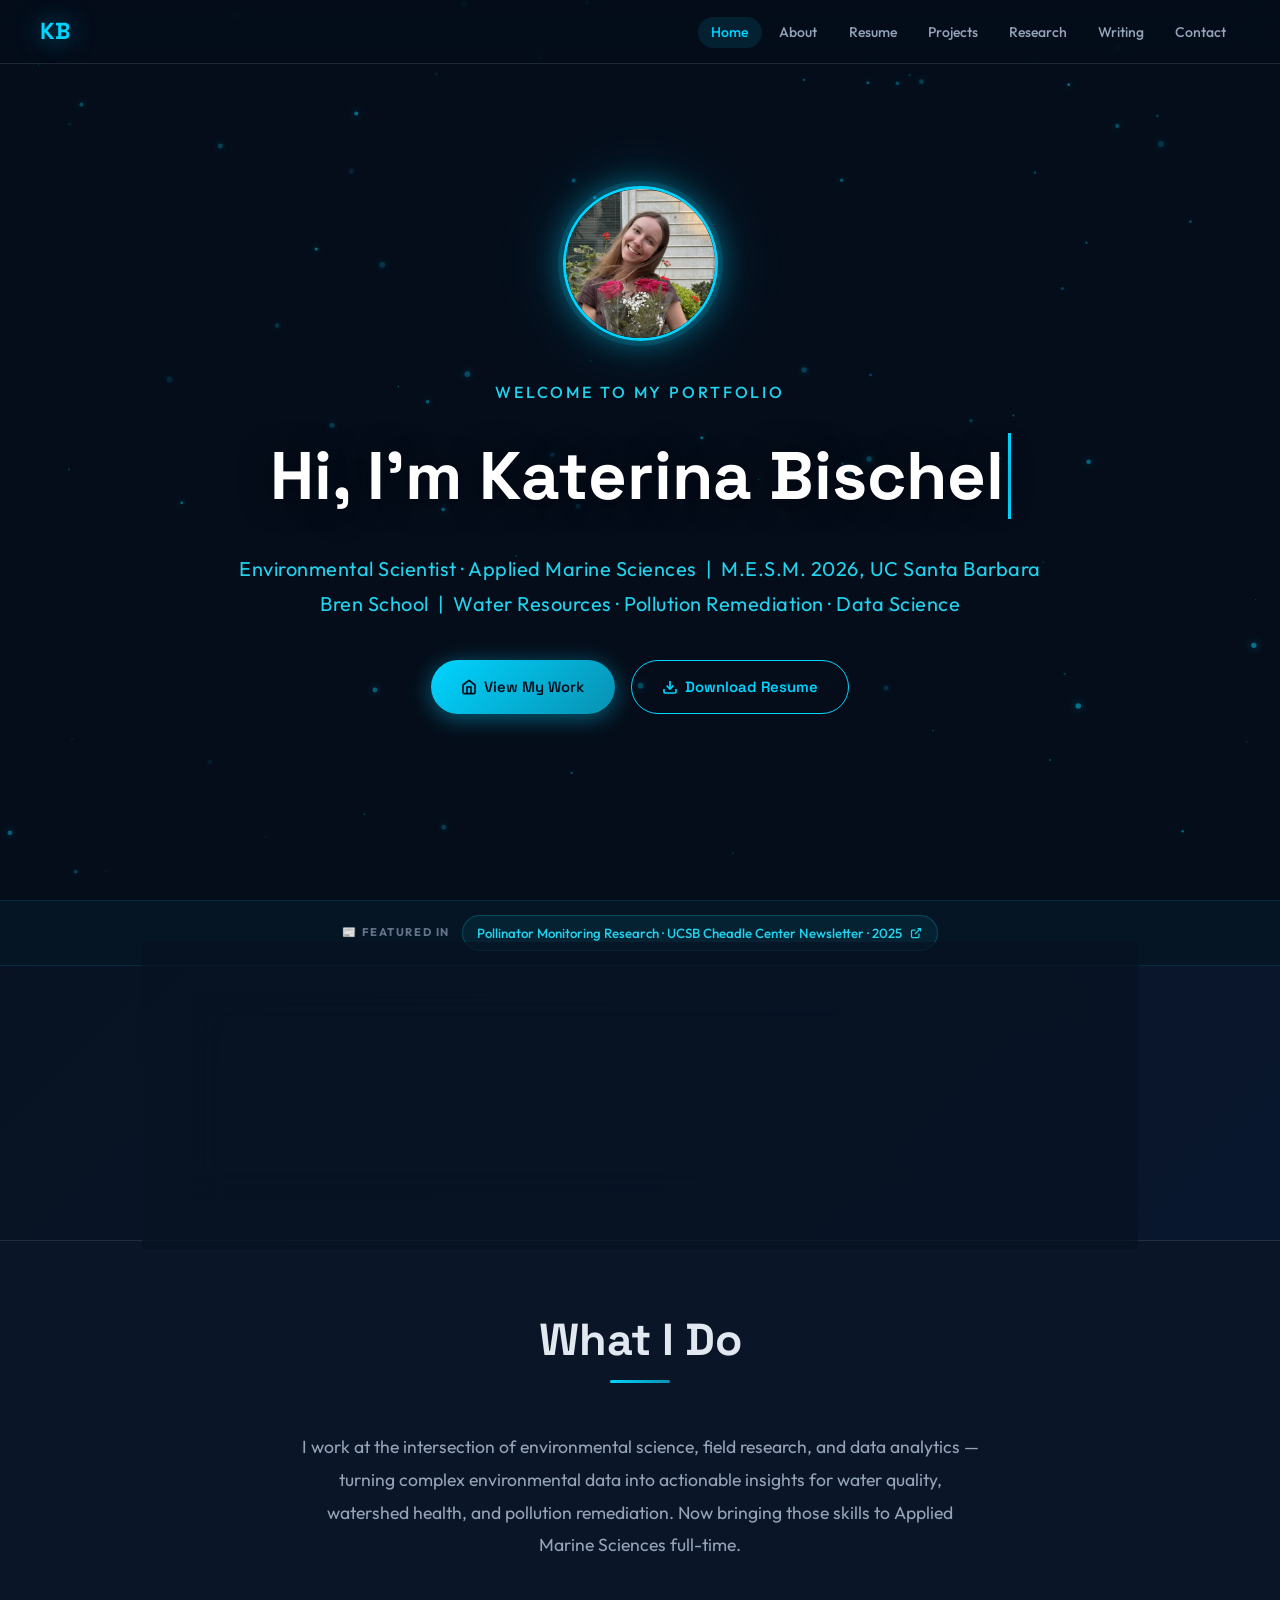
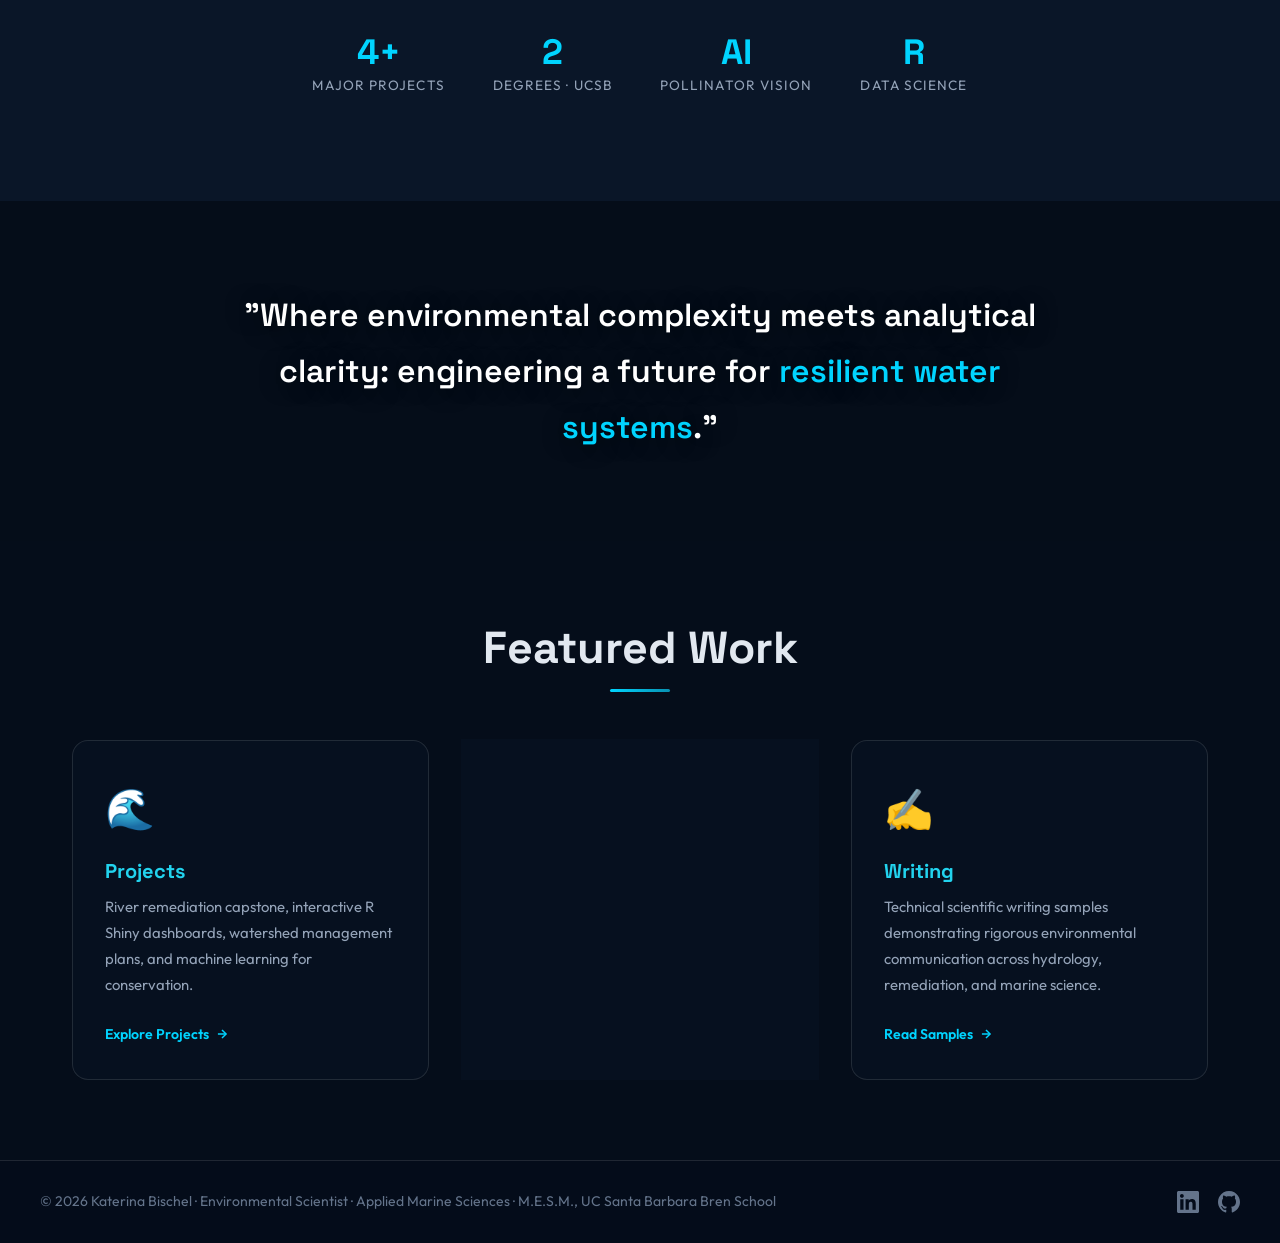
==== commit af00df71: "Update index.html" ====
--- a/index.html
+++ b/index.html
@@ -162,7 +162,7 @@
 <!-- PANORAMA DIVIDER 9 -->
 <div class="pano-divider" style="background-image: url('panorama_9.jpeg');">
   <div class="pano-divider-content reveal">
-    <p class="pano-divider-quote">"The health of our <span>water systems</span> is a mirror of our relationship with the natural world."</p>
+    <p class="pano-divider-quote">"Where environmental complexity meets analytical clarity: engineering a future for <span>resilient water systems</span>."</p>
   </div>
 </div>
 
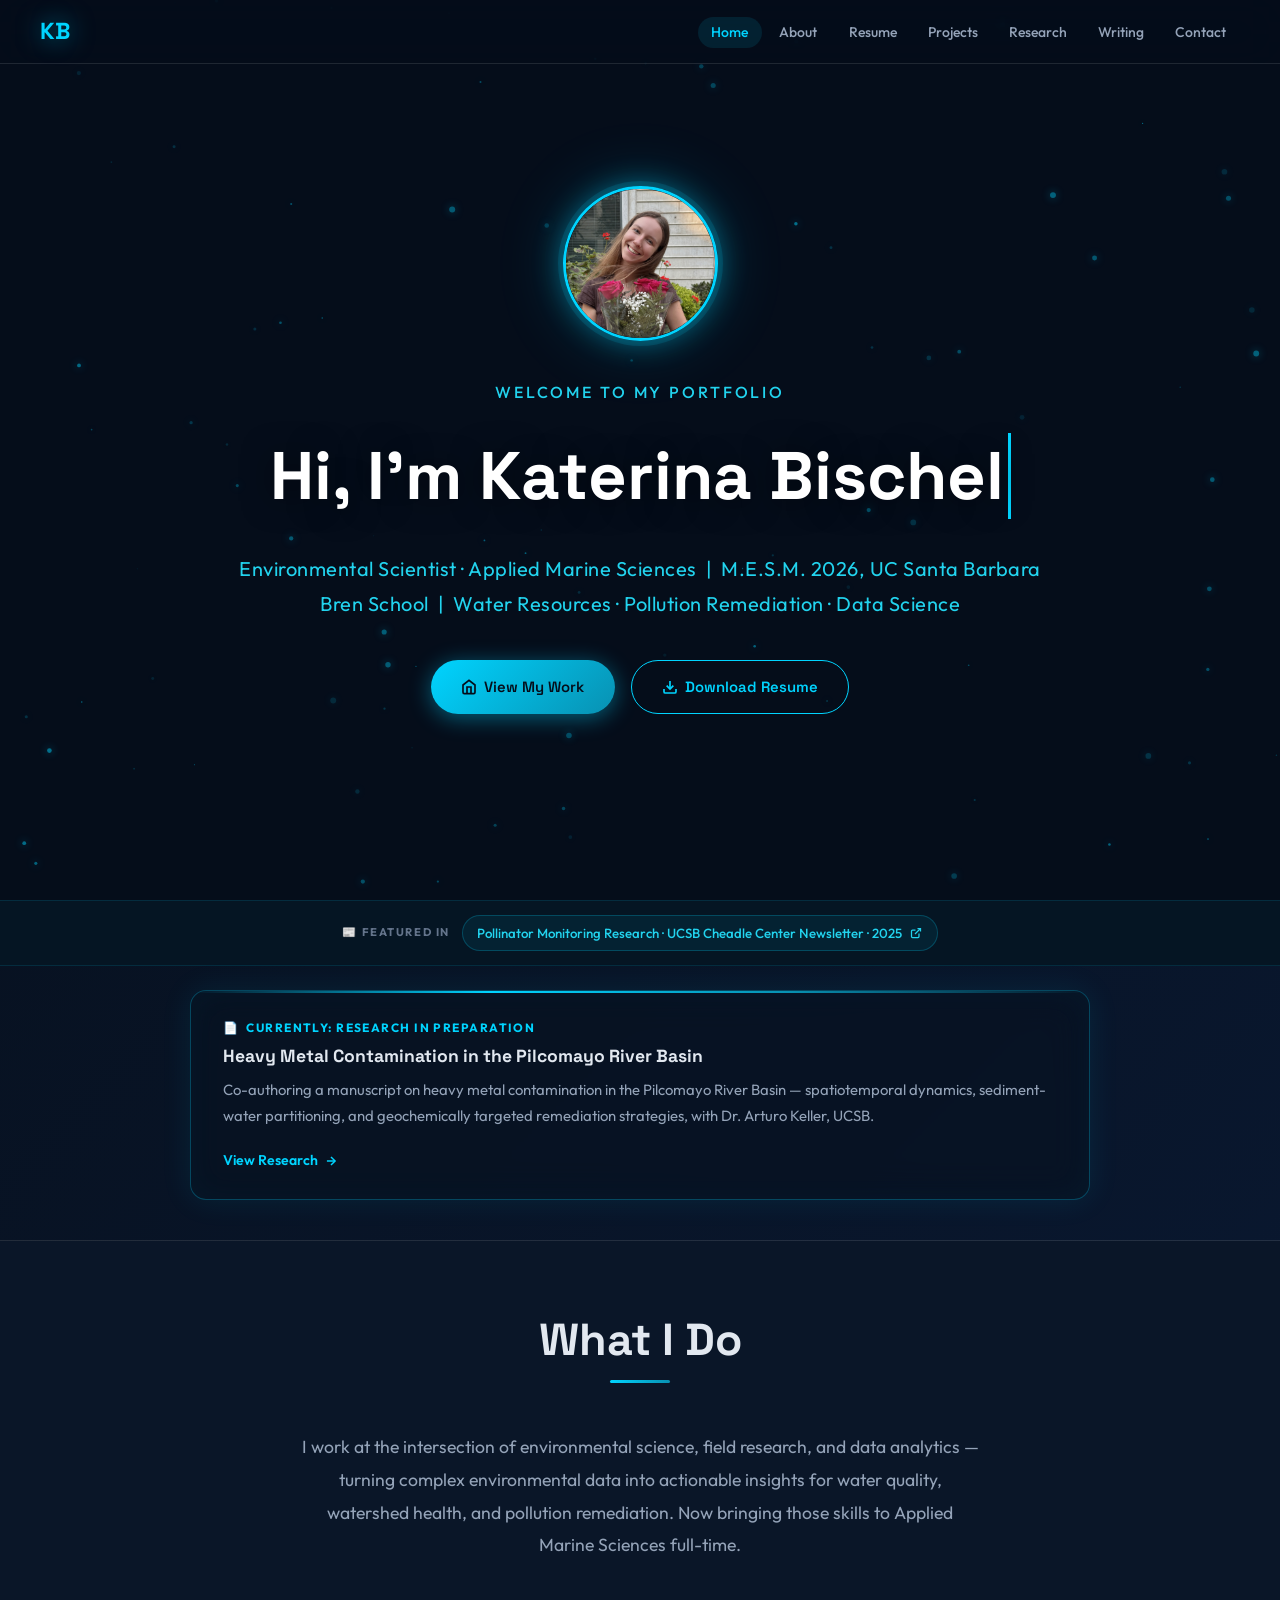
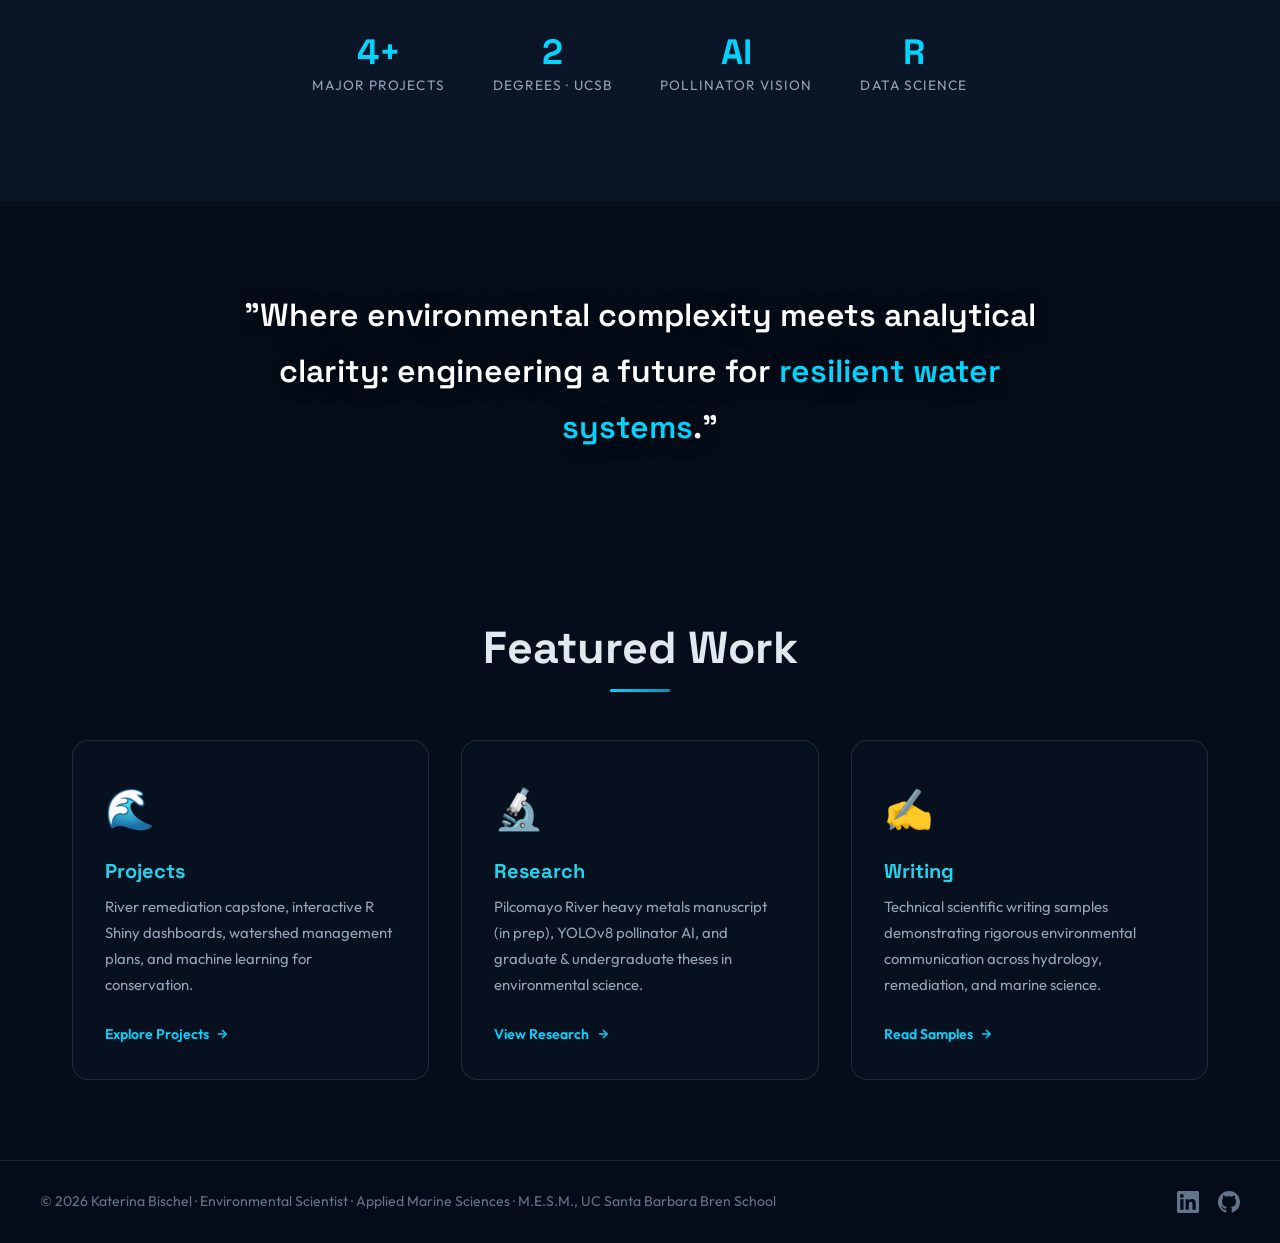
==== commit 8792dedd: "Update index.html" ====
--- a/index.html
+++ b/index.html
@@ -6,7 +6,7 @@
   <title>Katerina Bischel | Environmental Scientist</title>
   <meta name="description" content="Portfolio of Katerina Bischel — Environmental Scientist at Applied Marine Sciences. M.E.S.M. 2026, UC Santa Barbara Bren School. Water Resources · Pollution Remediation · Data Science." />
   <meta property="og:title"       content="Katerina Bischel | Environmental Scientist" />
-  <meta property="og:description" content="Environmental Scientist · Applied Marine Sciences | M.E.S.M. 2026, UC Santa Barbara Bren School | Water Resources · Pollution Remediation · Data Science" />
+  <meta property="og:description" content="Environmental Scientist · Applied Marine Sciences | Water Resources · Pollution Remediation · Data Science" />
   <meta property="og:image"       content="panorama_4.jpeg" />
   <meta property="og:type"        content="website" />
   <link rel="stylesheet" href="styles.css" />
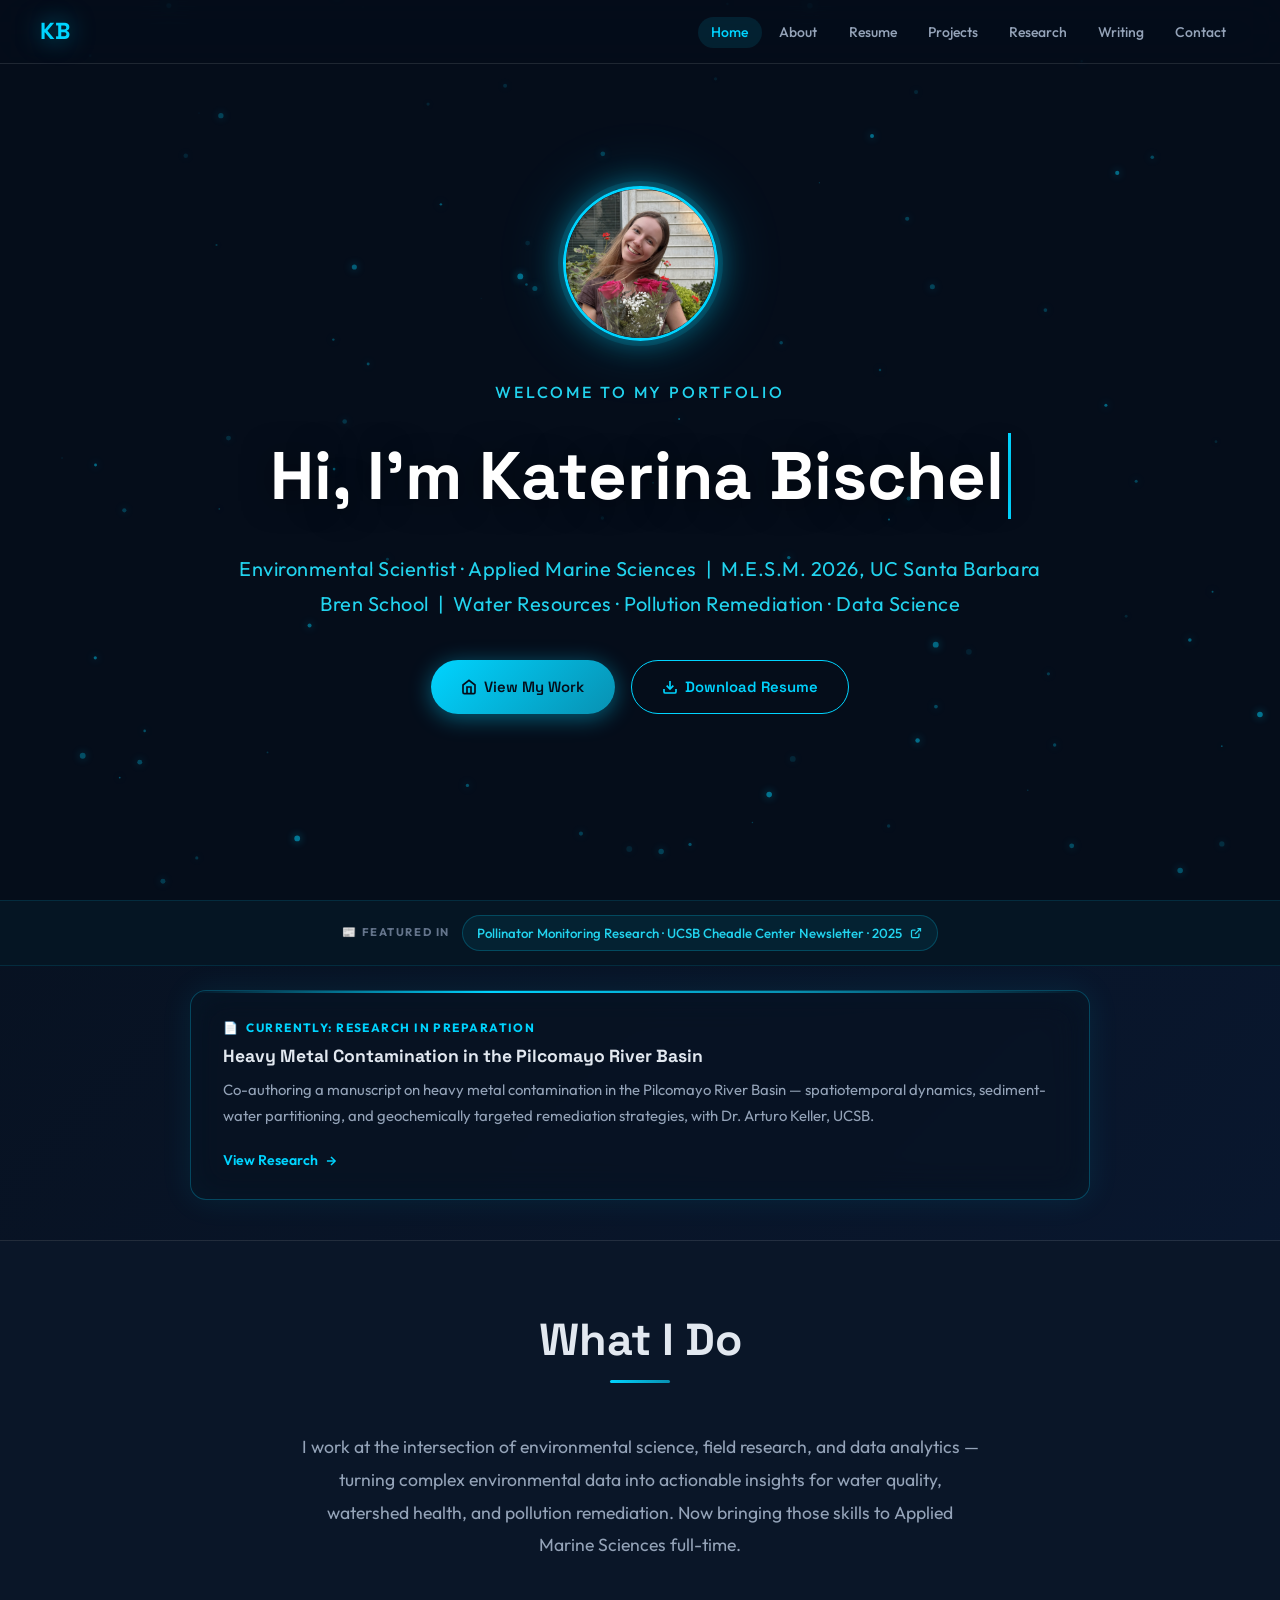
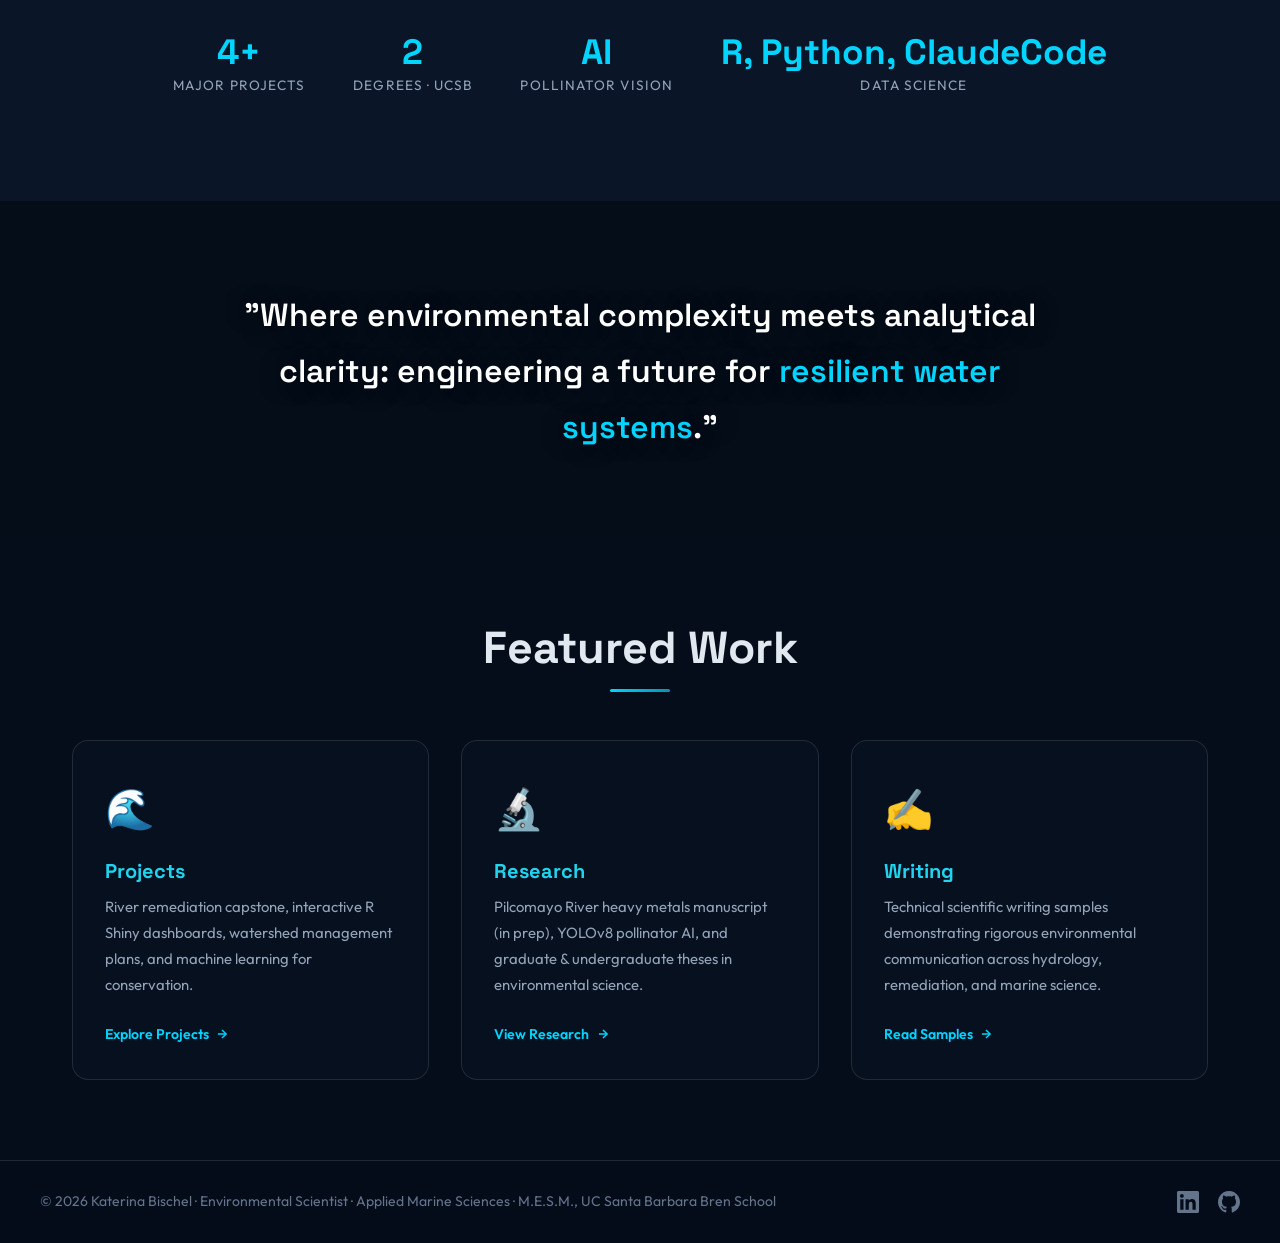
==== commit 18ec0926: "Update index.html" ====
--- a/index.html
+++ b/index.html
@@ -152,7 +152,7 @@
         <div class="stat-label">Pollinator Vision</div>
       </div>
       <div class="stat-item reveal reveal-d4">
-        <div class="stat-num">R</div>
+        <div class="stat-num">R, Python, ClaudeCode</div>
         <div class="stat-label">Data Science</div>
       </div>
     </div>
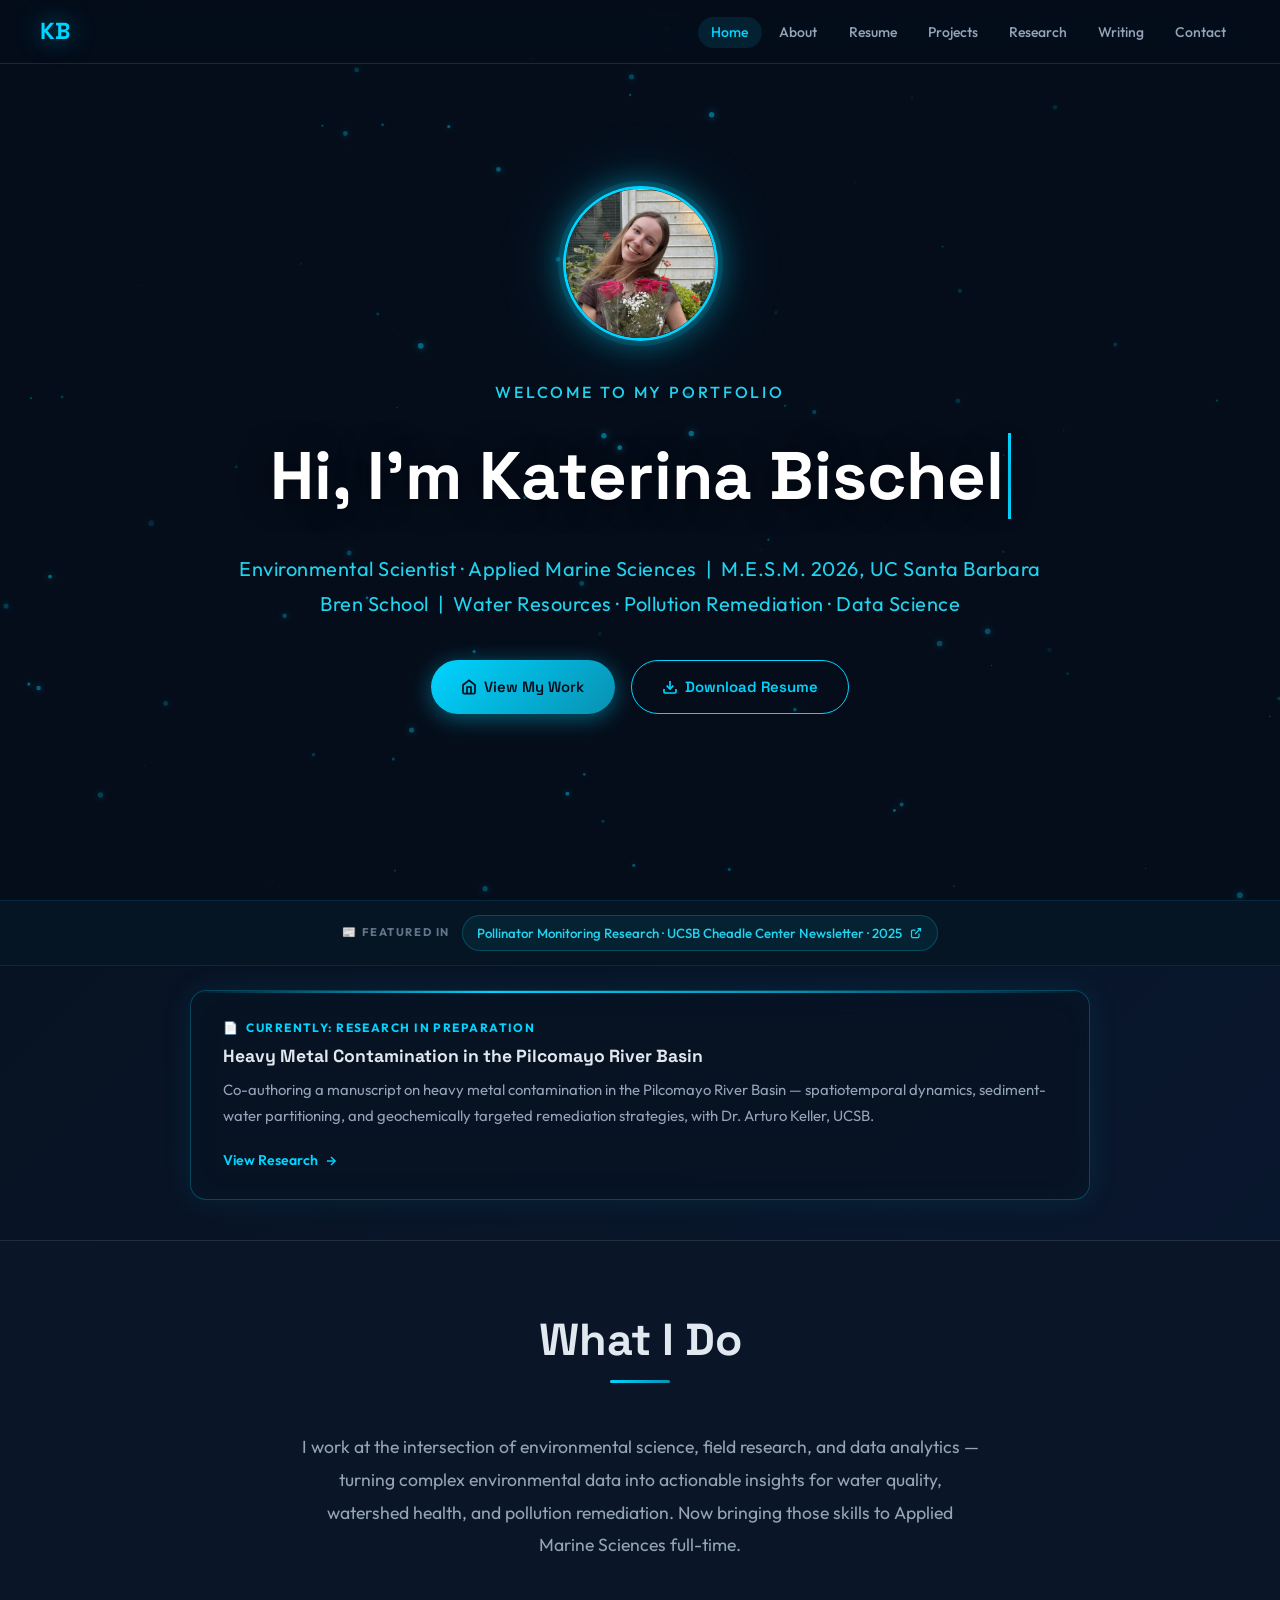
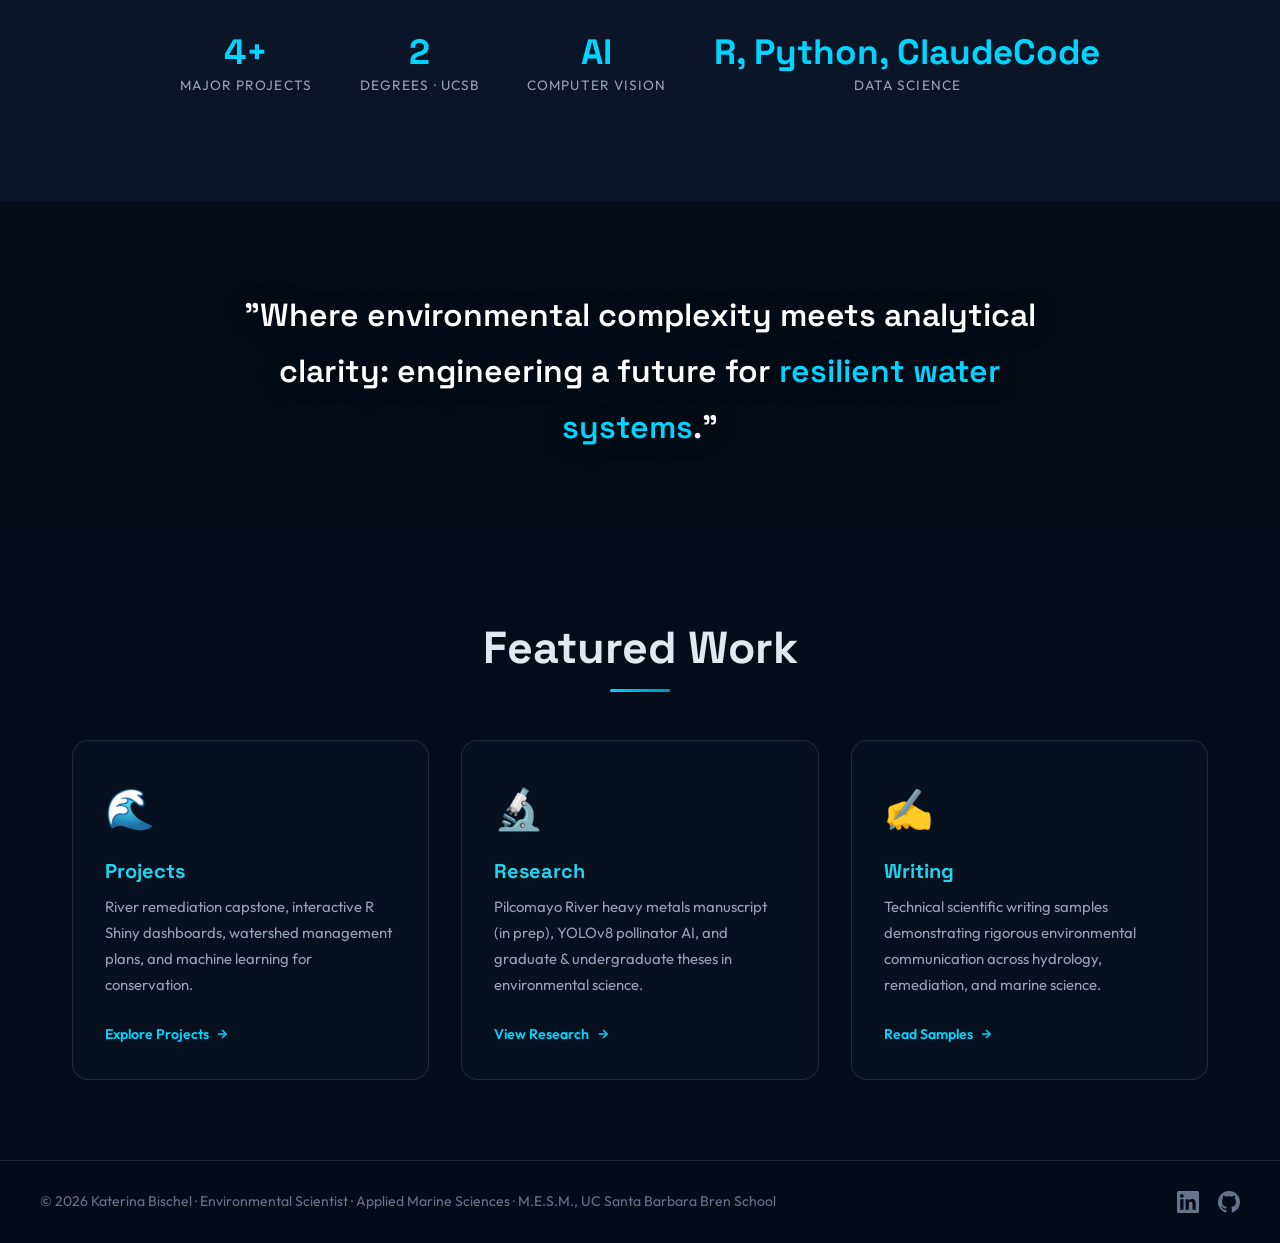
==== commit eb8cd346: "Update index.html" ====
--- a/index.html
+++ b/index.html
@@ -149,7 +149,7 @@
       </div>
       <div class="stat-item reveal reveal-d3">
         <div class="stat-num">AI</div>
-        <div class="stat-label">Pollinator Vision</div>
+        <div class="stat-label">Computer Vision</div>
       </div>
       <div class="stat-item reveal reveal-d4">
         <div class="stat-num">R, Python, ClaudeCode</div>
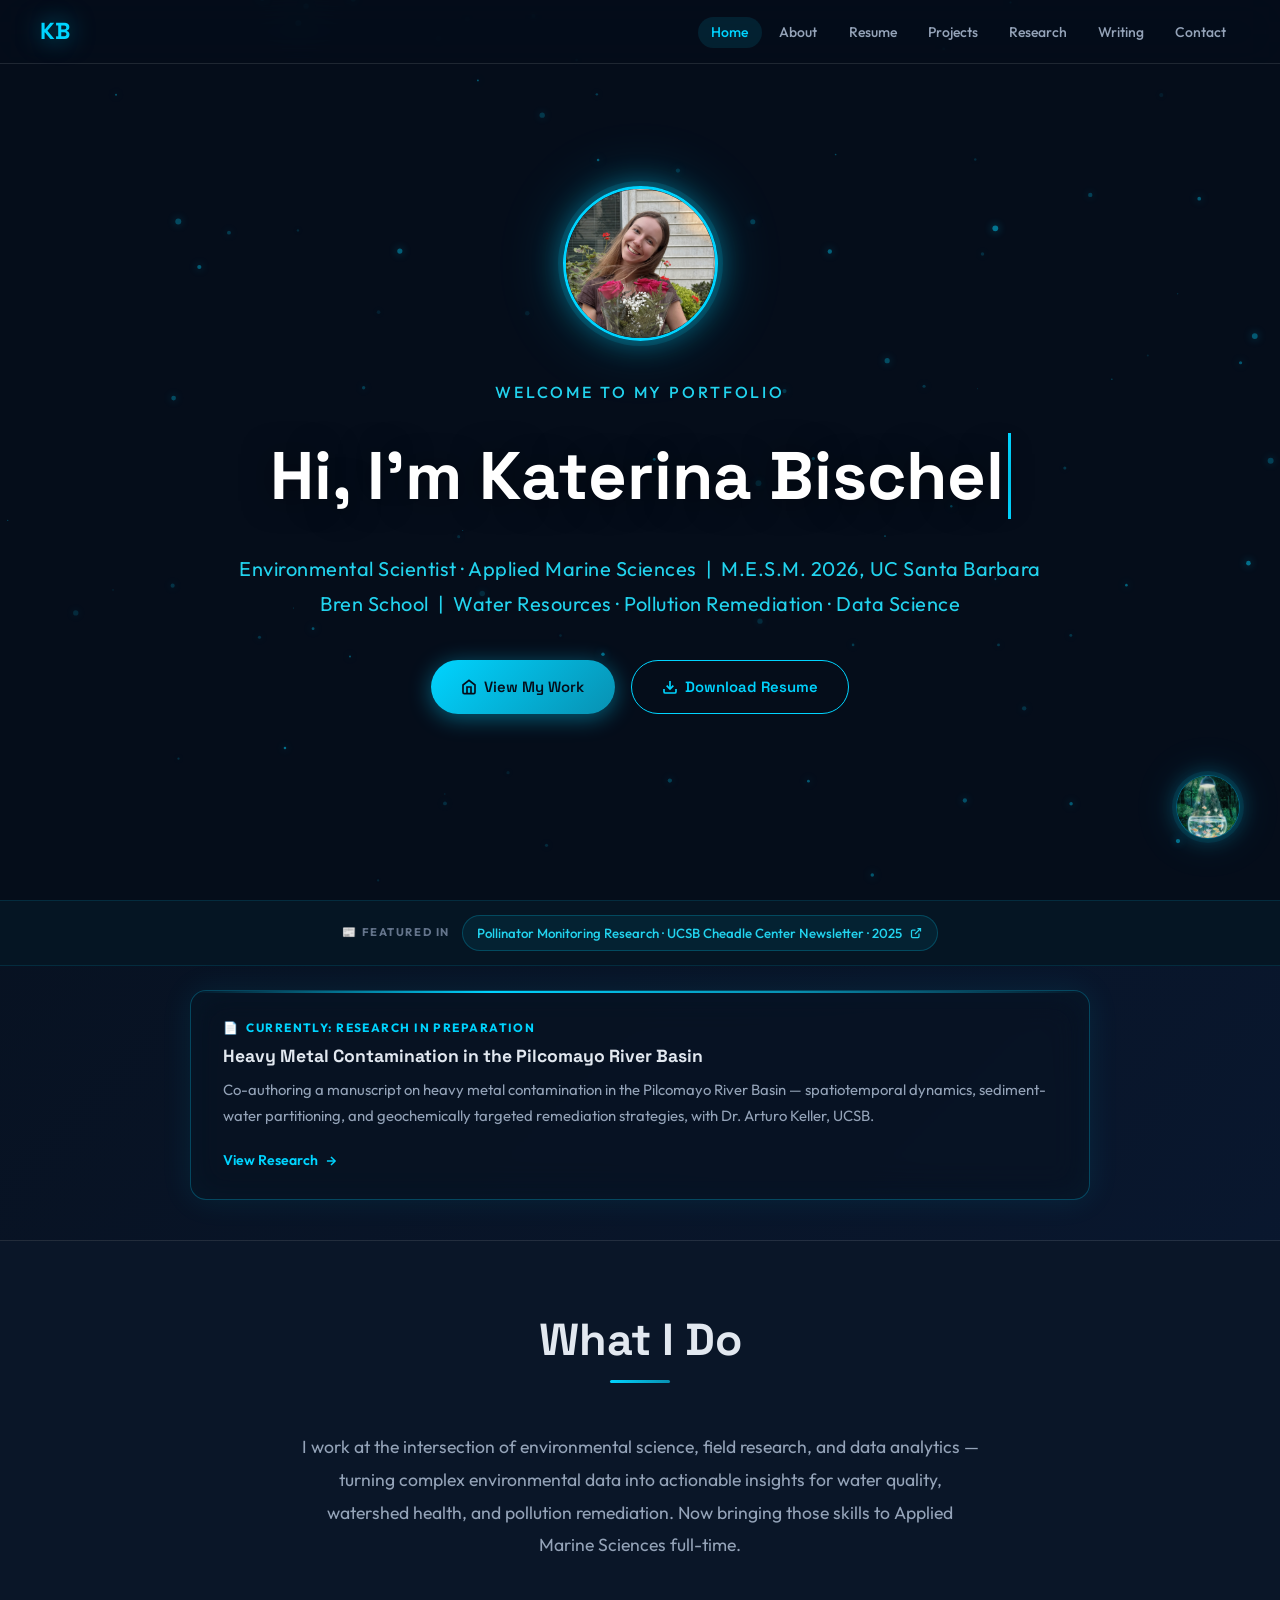
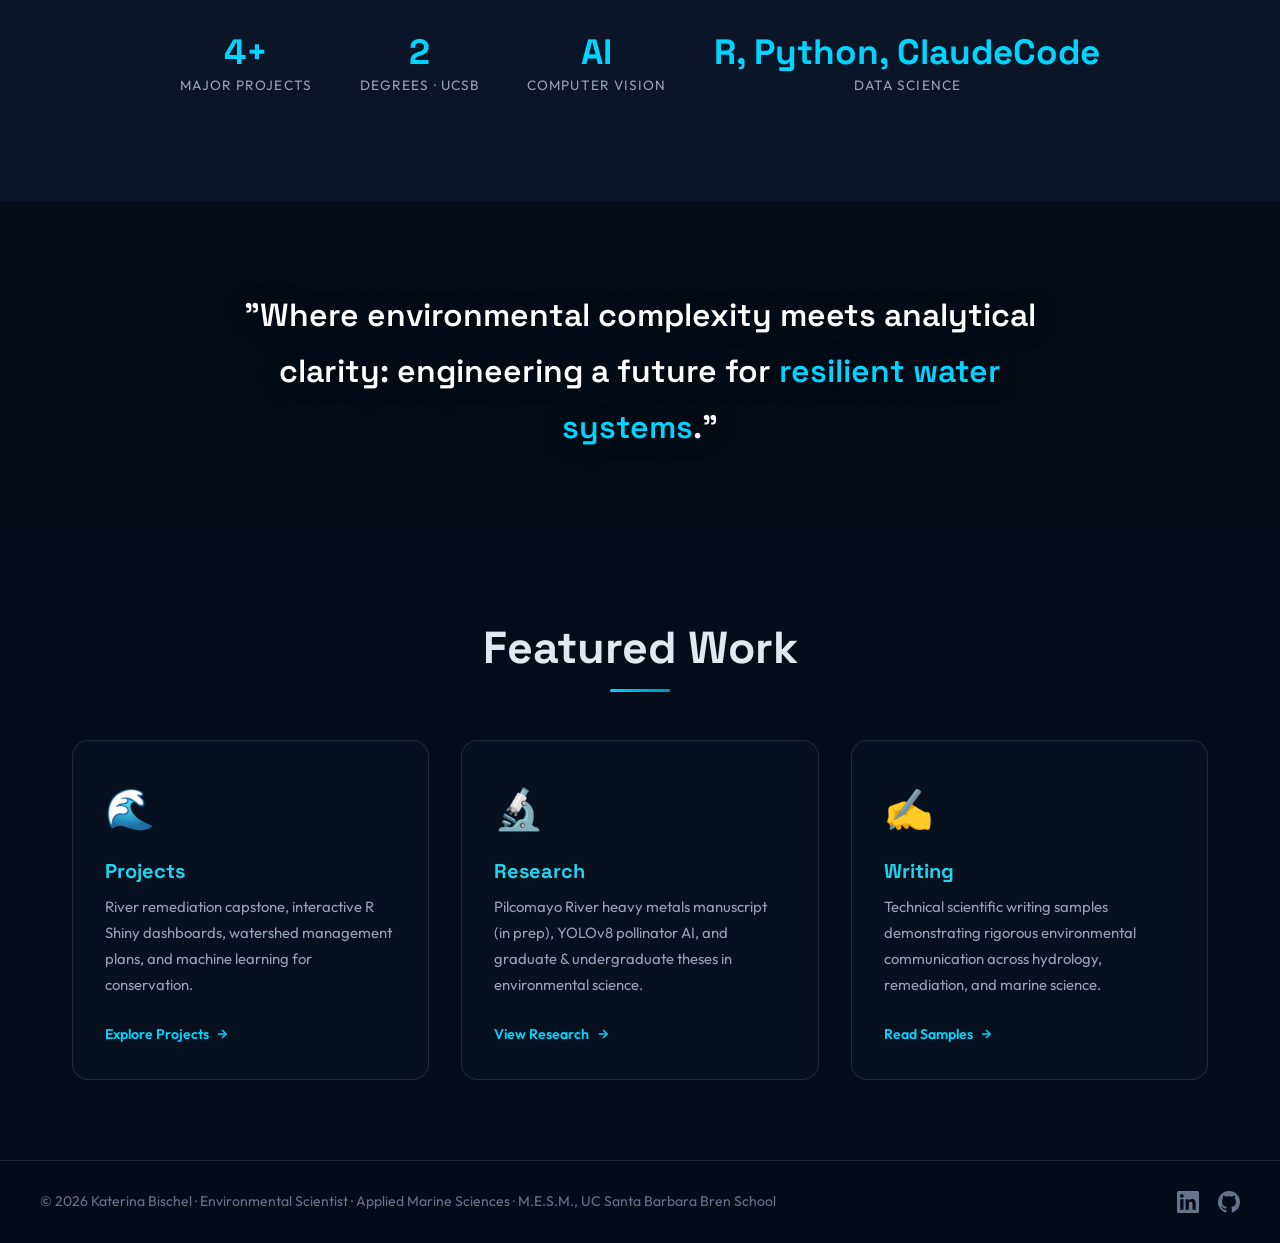
==== commit e193ae53: "Add interactive 3D fishbowl scene + portal orb on homepage - fishbowl.html: Three.js viewer with cam" ====
--- a/index.html
+++ b/index.html
@@ -35,6 +35,87 @@
       margin: 0 auto 2.5rem;
       line-height: 1.85;
     }
+
+    /* ── Fishbowl portal orb ── */
+    .fishbowl-portal {
+      position: absolute;
+      bottom: 2.2rem;
+      right: 2.4rem;
+      z-index: 4;
+      text-decoration: none;
+      display: flex;
+      flex-direction: column;
+      align-items: center;
+      gap: 0.5rem;
+      animation: bowl-bob 4s ease-in-out infinite;
+    }
+
+    @keyframes bowl-bob {
+      0%, 100% { transform: translateY(0px); }
+      50%       { transform: translateY(-7px); }
+    }
+
+    .fishbowl-portal-orb {
+      width: 64px;
+      height: 64px;
+      border-radius: 50%;
+      overflow: hidden;
+      border: 1.5px solid rgba(0,212,255,0.45);
+      box-shadow:
+        0 0 0 4px rgba(0,212,255,0.08),
+        0 0 22px rgba(0,212,255,0.30),
+        0 0 50px rgba(0,212,255,0.12),
+        inset 0 0 18px rgba(0,212,255,0.10);
+      transition: all 0.35s cubic-bezier(0.4,0,0.2,1);
+      background: rgba(5,13,26,0.6);
+      backdrop-filter: blur(8px);
+    }
+
+    .fishbowl-portal-orb img {
+      width: 100%;
+      height: 100%;
+      object-fit: cover;
+      opacity: 0.88;
+      transition: opacity 0.35s ease, transform 0.35s ease;
+    }
+
+    .fishbowl-portal-label {
+      font-size: 0.62rem;
+      font-weight: 600;
+      letter-spacing: 0.14em;
+      text-transform: uppercase;
+      color: rgba(0,212,255,0.55);
+      opacity: 0;
+      transform: translateY(4px);
+      transition: all 0.3s ease;
+      white-space: nowrap;
+      text-shadow: 0 0 12px rgba(0,212,255,0.6);
+    }
+
+    .fishbowl-portal:hover .fishbowl-portal-orb {
+      border-color: rgba(0,212,255,0.85);
+      box-shadow:
+        0 0 0 6px rgba(0,212,255,0.12),
+        0 0 32px rgba(0,212,255,0.55),
+        0 0 70px rgba(0,212,255,0.22),
+        inset 0 0 24px rgba(0,212,255,0.18);
+      transform: scale(1.1);
+    }
+
+    .fishbowl-portal:hover .fishbowl-portal-orb img {
+      opacity: 1;
+      transform: scale(1.06);
+    }
+
+    .fishbowl-portal:hover .fishbowl-portal-label {
+      opacity: 1;
+      transform: translateY(0);
+    }
+
+    @media (max-width: 480px) {
+      .fishbowl-portal { bottom: 1.2rem; right: 1.2rem; }
+      .fishbowl-portal-orb { width: 50px; height: 50px; }
+    }
   </style>
 </head>
 <body>
@@ -92,6 +173,15 @@
       </a>
     </div>
   </div>
+
+  <!-- Fishbowl portal — subtle easter egg linking to the 3D scene -->
+  <a href="fishbowl.html" class="fishbowl-portal" aria-label="Explore 3D fishbowl scene">
+    <div class="fishbowl-portal-orb">
+      <img src="fishbowl_pic.png" alt="3D fishbowl" />
+    </div>
+    <span class="fishbowl-portal-label">explore →</span>
+  </a>
+
 </section>
 
 <!-- PRESS STRIP -->
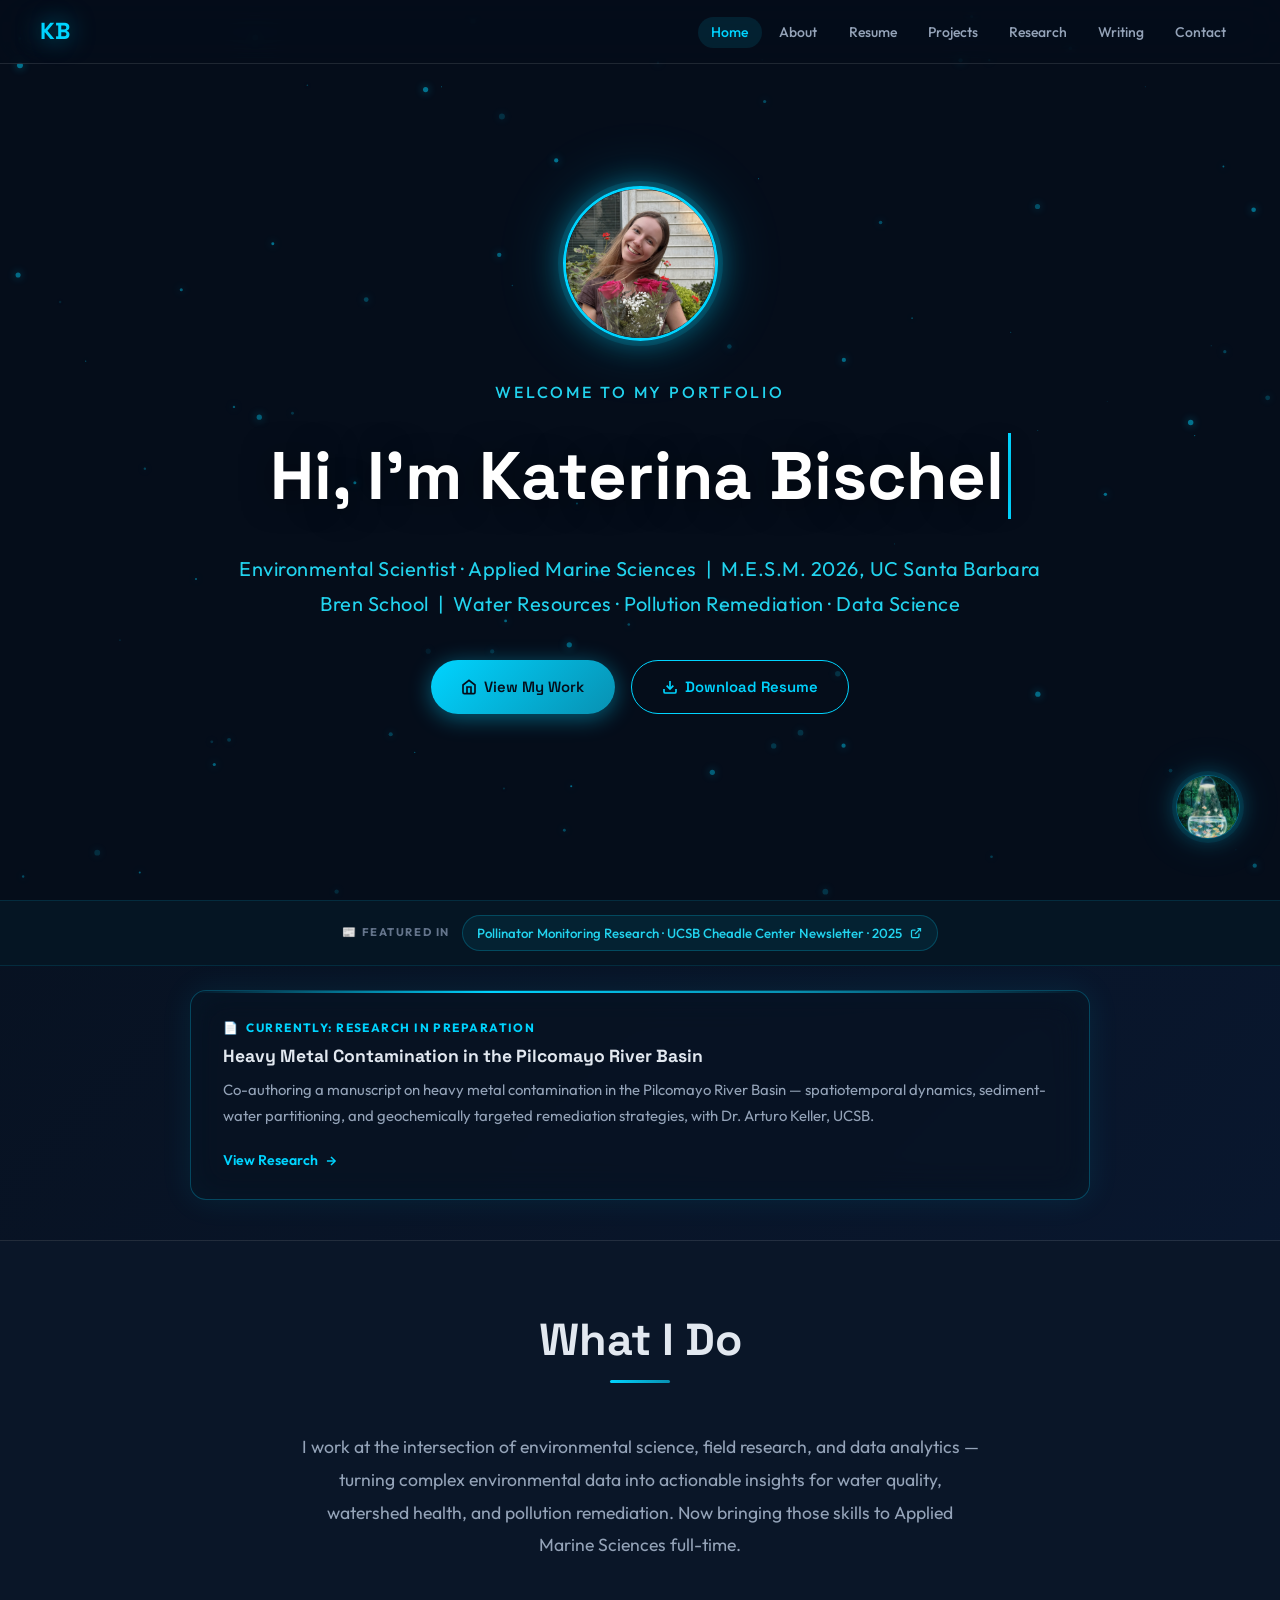
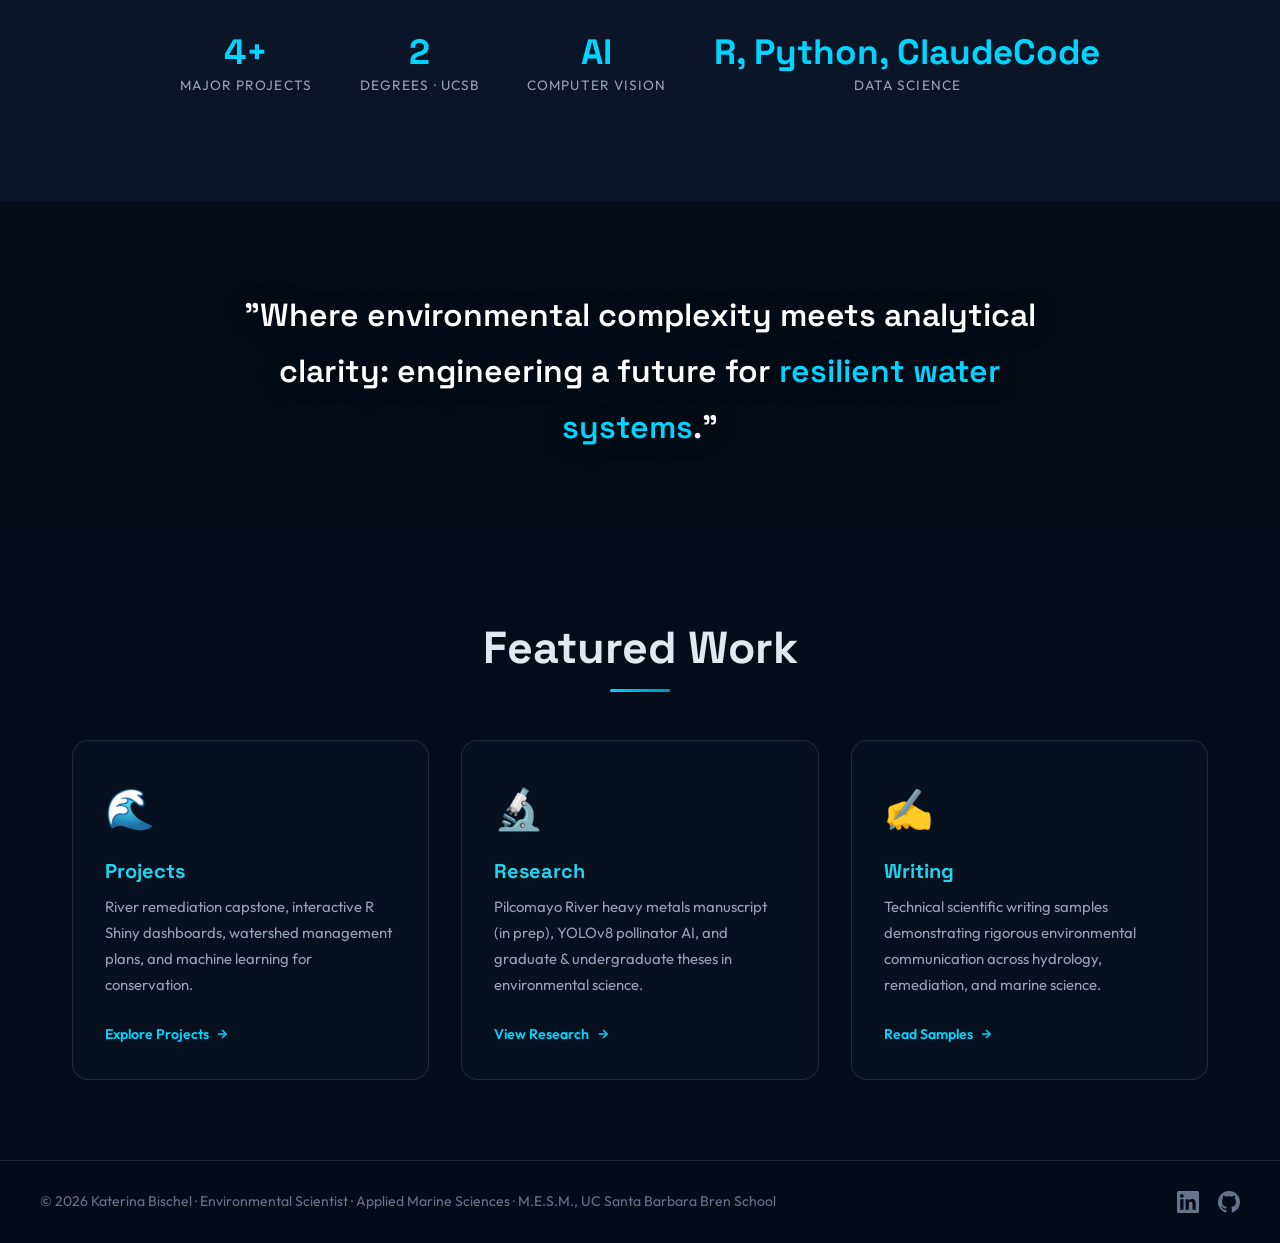
==== commit 4c4b80b6: "Fix GitHub username to katerinabischell (two l's) sitewide Co-Authored-By: Claude Sonnet 4.6 <norepl" ====
--- a/index.html
+++ b/index.html
@@ -293,7 +293,7 @@
       <a href="https://www.linkedin.com/in/katerina-bischel/" target="_blank" rel="noopener noreferrer" aria-label="LinkedIn">
         <svg width="22" height="22" viewBox="0 0 24 24" fill="currentColor"><path d="M20.447 20.452h-3.554v-5.569c0-1.328-.027-3.037-1.852-3.037-1.853 0-2.136 1.445-2.136 2.939v5.667H9.351V9h3.414v1.561h.046c.477-.9 1.637-1.85 3.37-1.85 3.601 0 4.267 2.37 4.267 5.455v6.286zM5.337 7.433c-1.144 0-2.063-.926-2.063-2.065 0-1.138.92-2.063 2.063-2.063 1.14 0 2.064.925 2.064 2.063 0 1.139-.925 2.065-2.064 2.065zm1.782 13.019H3.555V9h3.564v11.452zM22.225 0H1.771C.792 0 0 .774 0 1.729v20.542C0 23.227.792 24 1.771 24h20.451C23.2 24 24 23.227 24 22.271V1.729C24 .774 23.2 0 22.222 0h.003z"/></svg>
       </a>
-      <a href="https://github.com/katerinabischel" target="_blank" rel="noopener noreferrer" aria-label="GitHub">
+      <a href="https://github.com/katerinabischell" target="_blank" rel="noopener noreferrer" aria-label="GitHub">
         <svg width="22" height="22" viewBox="0 0 24 24" fill="currentColor"><path d="M12 0c-6.626 0-12 5.373-12 12 0 5.302 3.438 9.8 8.207 11.387.599.111.793-.261.793-.577v-2.234c-3.338.726-4.033-1.416-4.033-1.416-.546-1.387-1.333-1.756-1.333-1.756-1.089-.745.083-.729.083-.729 1.205.084 1.839 1.237 1.839 1.237 1.07 1.834 2.807 1.304 3.492.997.107-.775.418-1.305.762-1.604-2.665-.305-5.467-1.334-5.467-5.931 0-1.311.469-2.381 1.236-3.221-.124-.303-.535-1.524.117-3.176 0 0 1.008-.322 3.301 1.23.957-.266 1.983-.399 3.003-.404 1.02.005 2.047.138 3.006.404 2.291-1.552 3.297-1.23 3.297-1.23.653 1.653.242 2.874.118 3.176.77.84 1.235 1.911 1.235 3.221 0 4.609-2.807 5.624-5.479 5.921.43.372.823 1.102.823 2.222v3.293c0 .319.192.694.801.576 4.765-1.589 8.199-6.086 8.199-11.386 0-6.627-5.373-12-12-12z"/></svg>
       </a>
     </div>
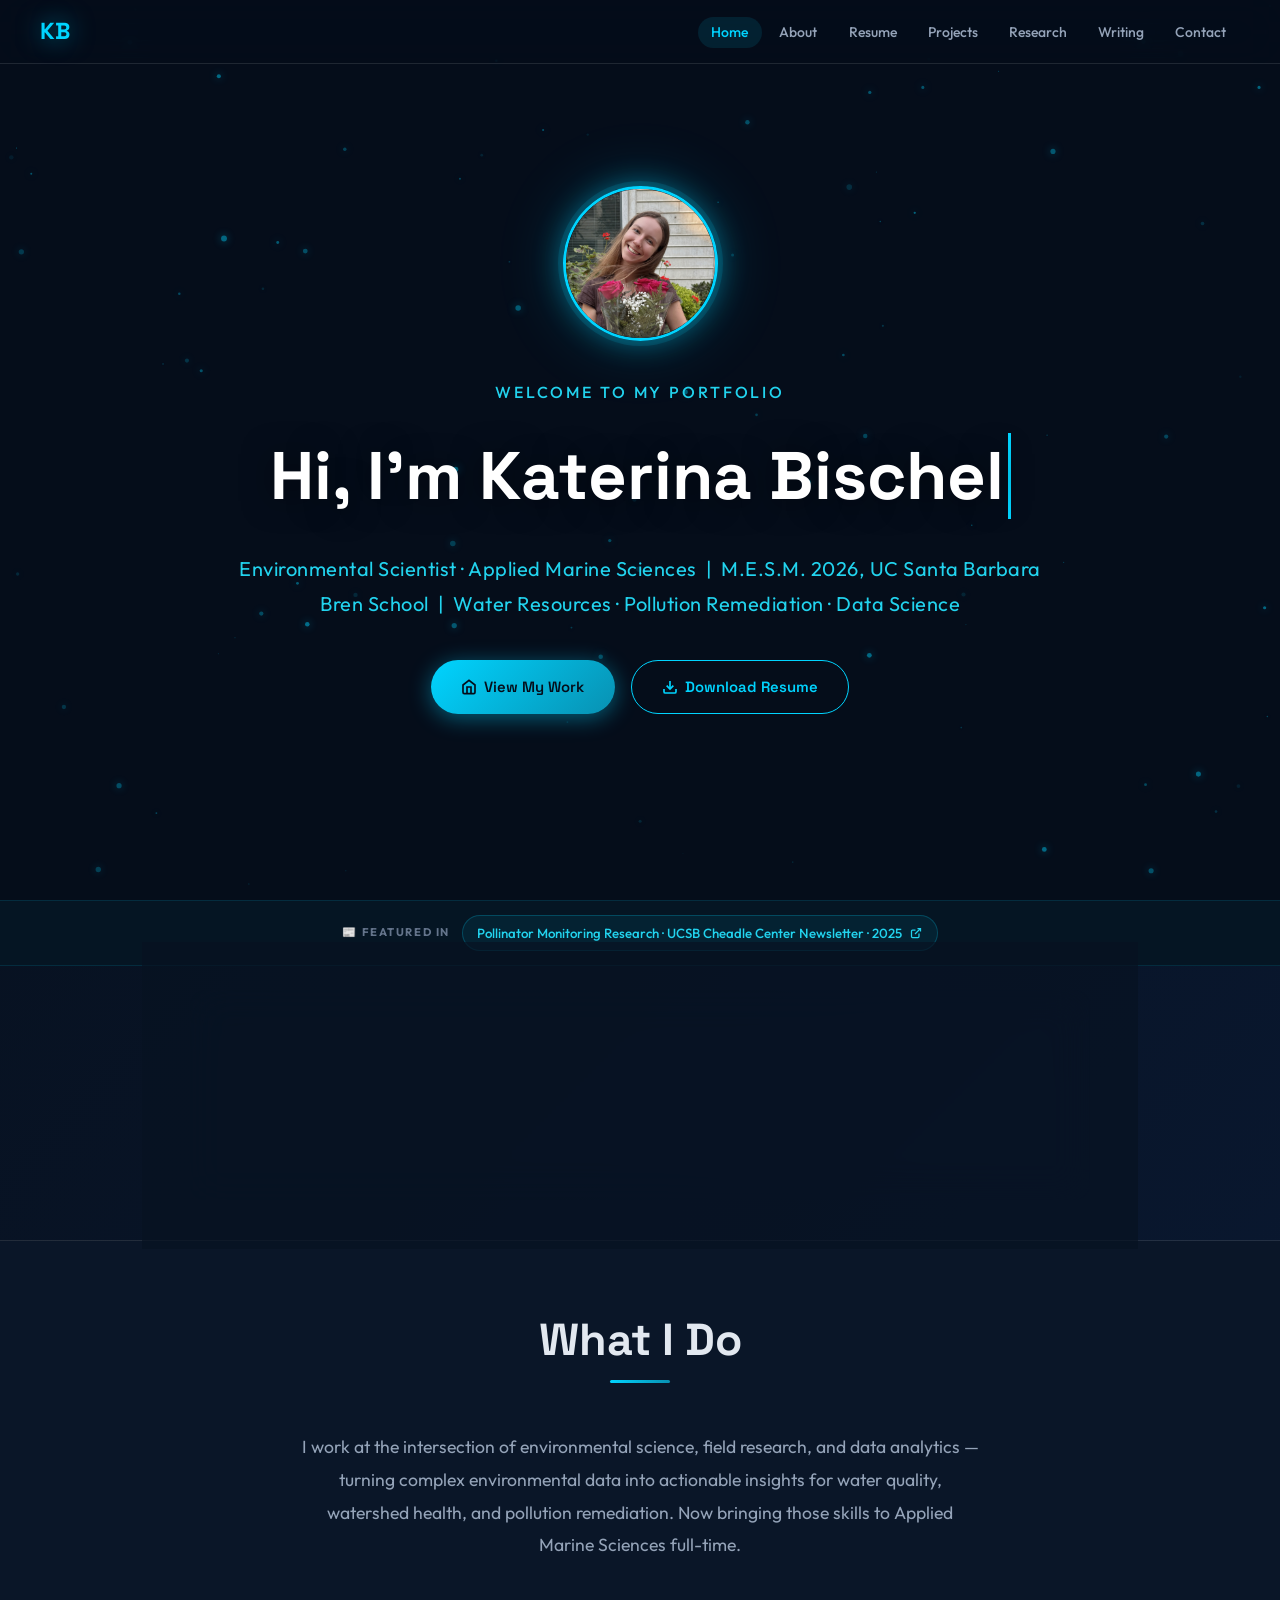
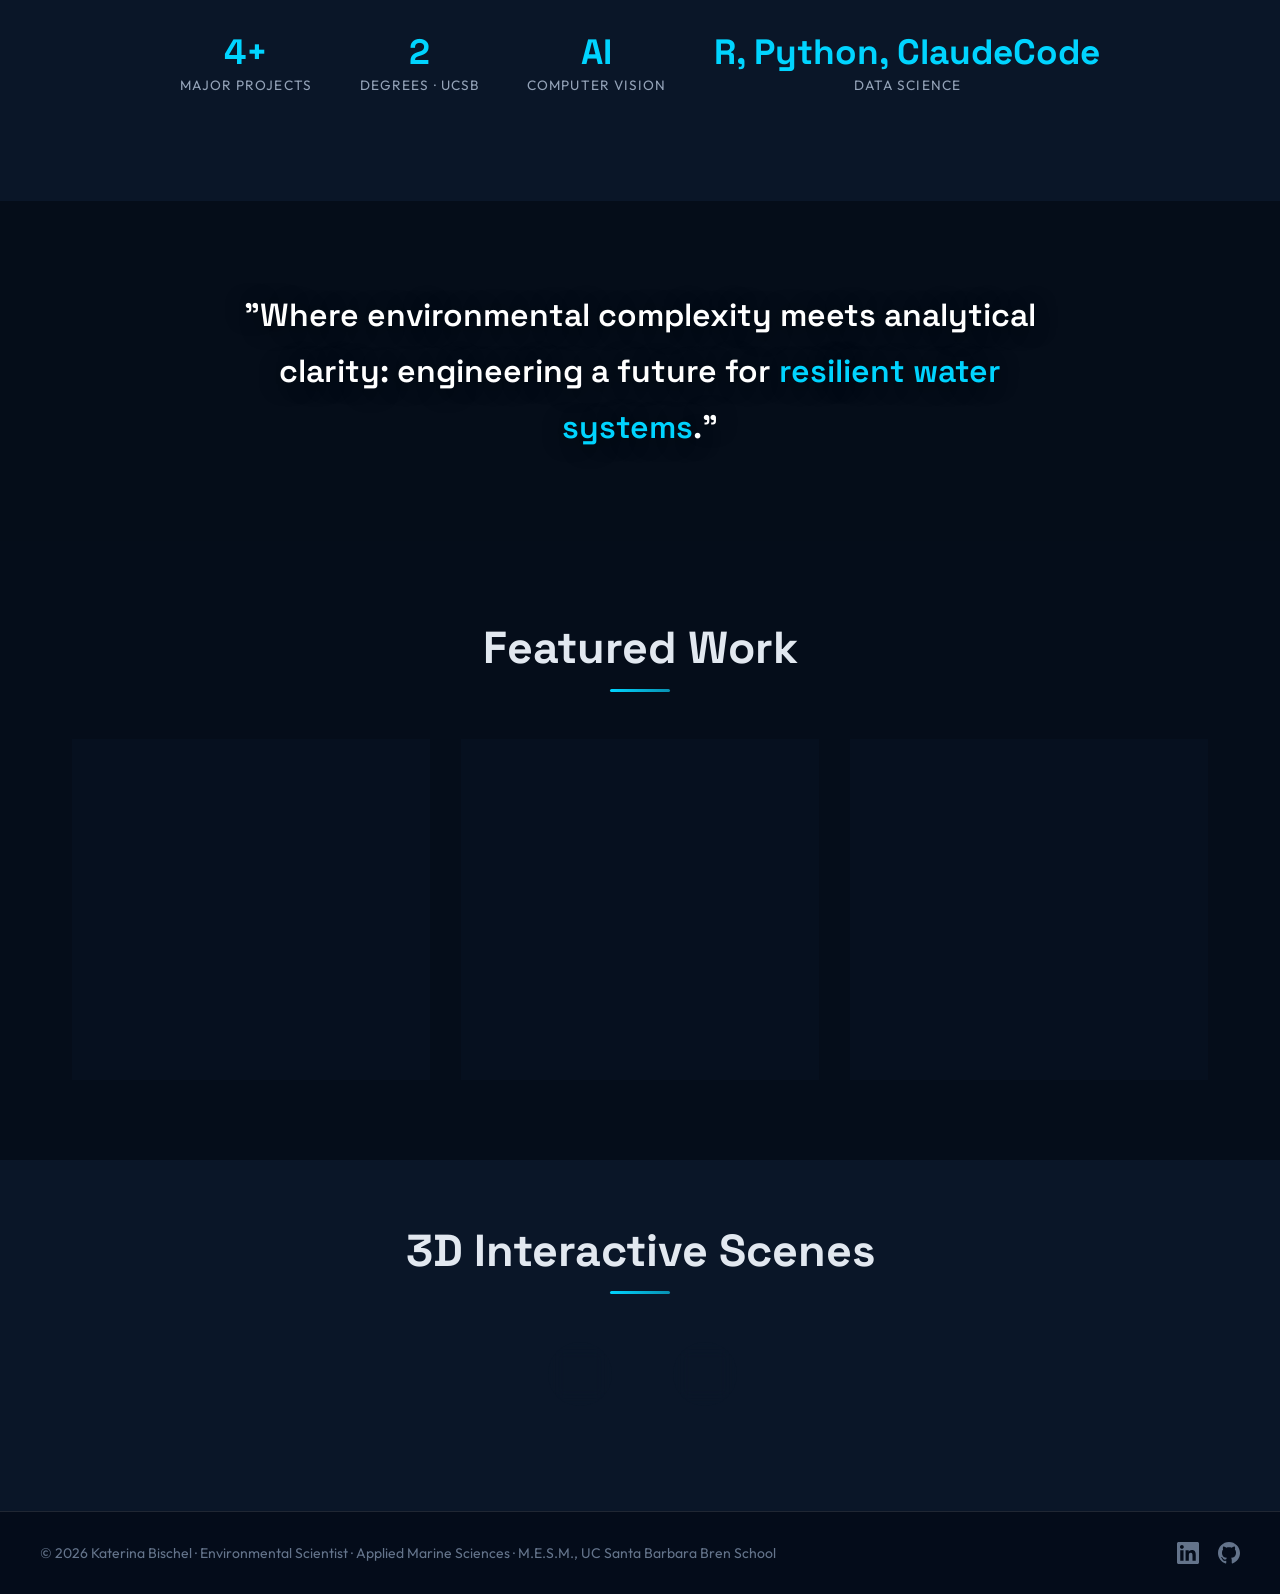
==== commit df7a307d: "Add donut orb to homepage alongside fishbowl, move both to bottom section Co-Authored-By: Claude Son" ====
--- a/index.html
+++ b/index.html
@@ -36,12 +36,28 @@
       line-height: 1.85;
     }
 
-    /* ── Fishbowl portal orb ── */
-    .fishbowl-portal {
-      position: absolute;
-      bottom: 2.2rem;
-      right: 2.4rem;
-      z-index: 4;
+    /* ── 3D Scene orbs ── */
+    @keyframes bowl-bob {
+      0%, 100% { transform: translateY(0px); }
+      50%       { transform: translateY(-7px); }
+    }
+
+    .interactive-orbs-section {
+      padding: 4rem 2rem 5rem;
+      text-align: center;
+      background: var(--bg-secondary);
+    }
+
+    .orbs-row {
+      display: flex;
+      justify-content: center;
+      align-items: flex-start;
+      gap: 3.5rem;
+      margin-top: 2.5rem;
+      flex-wrap: wrap;
+    }
+
+    .portal-orb-wrap {
       text-decoration: none;
       display: flex;
       flex-direction: column;
@@ -50,49 +66,53 @@
       animation: bowl-bob 4s ease-in-out infinite;
     }
 
-    @keyframes bowl-bob {
-      0%, 100% { transform: translateY(0px); }
-      50%       { transform: translateY(-7px); }
-    }
-
-    .fishbowl-portal-orb {
+    .portal-orb-wrap:nth-child(2) {
+      animation-delay: 0.6s;
+    }
+
+    .portal-orb {
       width: 64px;
       height: 64px;
       border-radius: 50%;
       overflow: hidden;
+      transition: all 0.35s cubic-bezier(0.4,0,0.2,1);
+      background: rgba(5,13,26,0.6);
+      backdrop-filter: blur(8px);
+    }
+
+    .portal-orb img {
+      width: 100%;
+      height: 100%;
+      object-fit: cover;
+      opacity: 0.88;
+      transition: opacity 0.35s ease, transform 0.35s ease;
+    }
+
+    .portal-orb-label {
+      font-size: 0.62rem;
+      font-weight: 600;
+      letter-spacing: 0.14em;
+      text-transform: uppercase;
+      opacity: 0;
+      transform: translateY(4px);
+      transition: all 0.3s ease;
+      white-space: nowrap;
+    }
+
+    /* Teal — fishbowl */
+    .portal-orb--teal {
       border: 1.5px solid rgba(0,212,255,0.45);
       box-shadow:
         0 0 0 4px rgba(0,212,255,0.08),
         0 0 22px rgba(0,212,255,0.30),
         0 0 50px rgba(0,212,255,0.12),
         inset 0 0 18px rgba(0,212,255,0.10);
-      transition: all 0.35s cubic-bezier(0.4,0,0.2,1);
-      background: rgba(5,13,26,0.6);
-      backdrop-filter: blur(8px);
-    }
-
-    .fishbowl-portal-orb img {
-      width: 100%;
-      height: 100%;
-      object-fit: cover;
-      opacity: 0.88;
-      transition: opacity 0.35s ease, transform 0.35s ease;
-    }
-
-    .fishbowl-portal-label {
-      font-size: 0.62rem;
-      font-weight: 600;
-      letter-spacing: 0.14em;
-      text-transform: uppercase;
-      color: rgba(0,212,255,0.55);
-      opacity: 0;
-      transform: translateY(4px);
-      transition: all 0.3s ease;
-      white-space: nowrap;
+    }
+    .portal-orb-wrap--teal .portal-orb-label {
+      color: rgba(0,212,255,0.65);
       text-shadow: 0 0 12px rgba(0,212,255,0.6);
     }
-
-    .fishbowl-portal:hover .fishbowl-portal-orb {
+    .portal-orb-wrap--teal:hover .portal-orb--teal {
       border-color: rgba(0,212,255,0.85);
       box-shadow:
         0 0 0 6px rgba(0,212,255,0.12),
@@ -102,19 +122,41 @@
       transform: scale(1.1);
     }
 
-    .fishbowl-portal:hover .fishbowl-portal-orb img {
+    /* Warm gold — donut */
+    .portal-orb--warm {
+      border: 1.5px solid rgba(255,185,55,0.50);
+      box-shadow:
+        0 0 0 4px rgba(255,185,55,0.08),
+        0 0 22px rgba(255,185,55,0.30),
+        0 0 50px rgba(255,185,55,0.12),
+        inset 0 0 18px rgba(255,185,55,0.10);
+    }
+    .portal-orb-wrap--warm .portal-orb-label {
+      color: rgba(255,185,55,0.75);
+      text-shadow: 0 0 12px rgba(255,185,55,0.6);
+    }
+    .portal-orb-wrap--warm:hover .portal-orb--warm {
+      border-color: rgba(255,185,55,0.90);
+      box-shadow:
+        0 0 0 6px rgba(255,185,55,0.12),
+        0 0 32px rgba(255,185,55,0.55),
+        0 0 70px rgba(255,185,55,0.22),
+        inset 0 0 24px rgba(255,185,55,0.18);
+      transform: scale(1.1);
+    }
+
+    .portal-orb-wrap:hover .portal-orb img {
       opacity: 1;
       transform: scale(1.06);
     }
-
-    .fishbowl-portal:hover .fishbowl-portal-label {
+    .portal-orb-wrap:hover .portal-orb-label {
       opacity: 1;
       transform: translateY(0);
     }
 
     @media (max-width: 480px) {
-      .fishbowl-portal { bottom: 1.2rem; right: 1.2rem; }
-      .fishbowl-portal-orb { width: 50px; height: 50px; }
+      .portal-orb { width: 50px; height: 50px; }
+      .orbs-row { gap: 2rem; }
     }
   </style>
 </head>
@@ -174,13 +216,6 @@
     </div>
   </div>
 
-  <!-- Fishbowl portal — subtle easter egg linking to the 3D scene -->
-  <a href="fishbowl.html" class="fishbowl-portal" aria-label="Explore 3D fishbowl scene">
-    <div class="fishbowl-portal-orb">
-      <img src="fishbowl_pic.png" alt="3D fishbowl" />
-    </div>
-    <span class="fishbowl-portal-label">explore →</span>
-  </a>
 
 </section>
 
@@ -285,6 +320,28 @@
   </div>
 </section>
 
+<!-- 3D INTERACTIVE SCENES -->
+<section class="interactive-orbs-section">
+  <h2 class="section-title reveal">3D Interactive Scenes</h2>
+  <div class="orbs-row">
+
+    <a href="fishbowl.html" class="portal-orb-wrap portal-orb-wrap--teal" aria-label="Explore 3D fishbowl scene">
+      <div class="portal-orb portal-orb--teal">
+        <img src="fishbowl_pic.png" alt="3D fishbowl" />
+      </div>
+      <span class="portal-orb-label">Fishbowl →</span>
+    </a>
+
+    <a href="donut.html" class="portal-orb-wrap portal-orb-wrap--warm" aria-label="View 3D donut">
+      <div class="portal-orb portal-orb--warm">
+        <img src="donut.png" alt="3D donut" />
+      </div>
+      <span class="portal-orb-label">Donut →</span>
+    </a>
+
+  </div>
+</section>
+
 <!-- FOOTER -->
 <footer>
   <div class="footer-inner">
